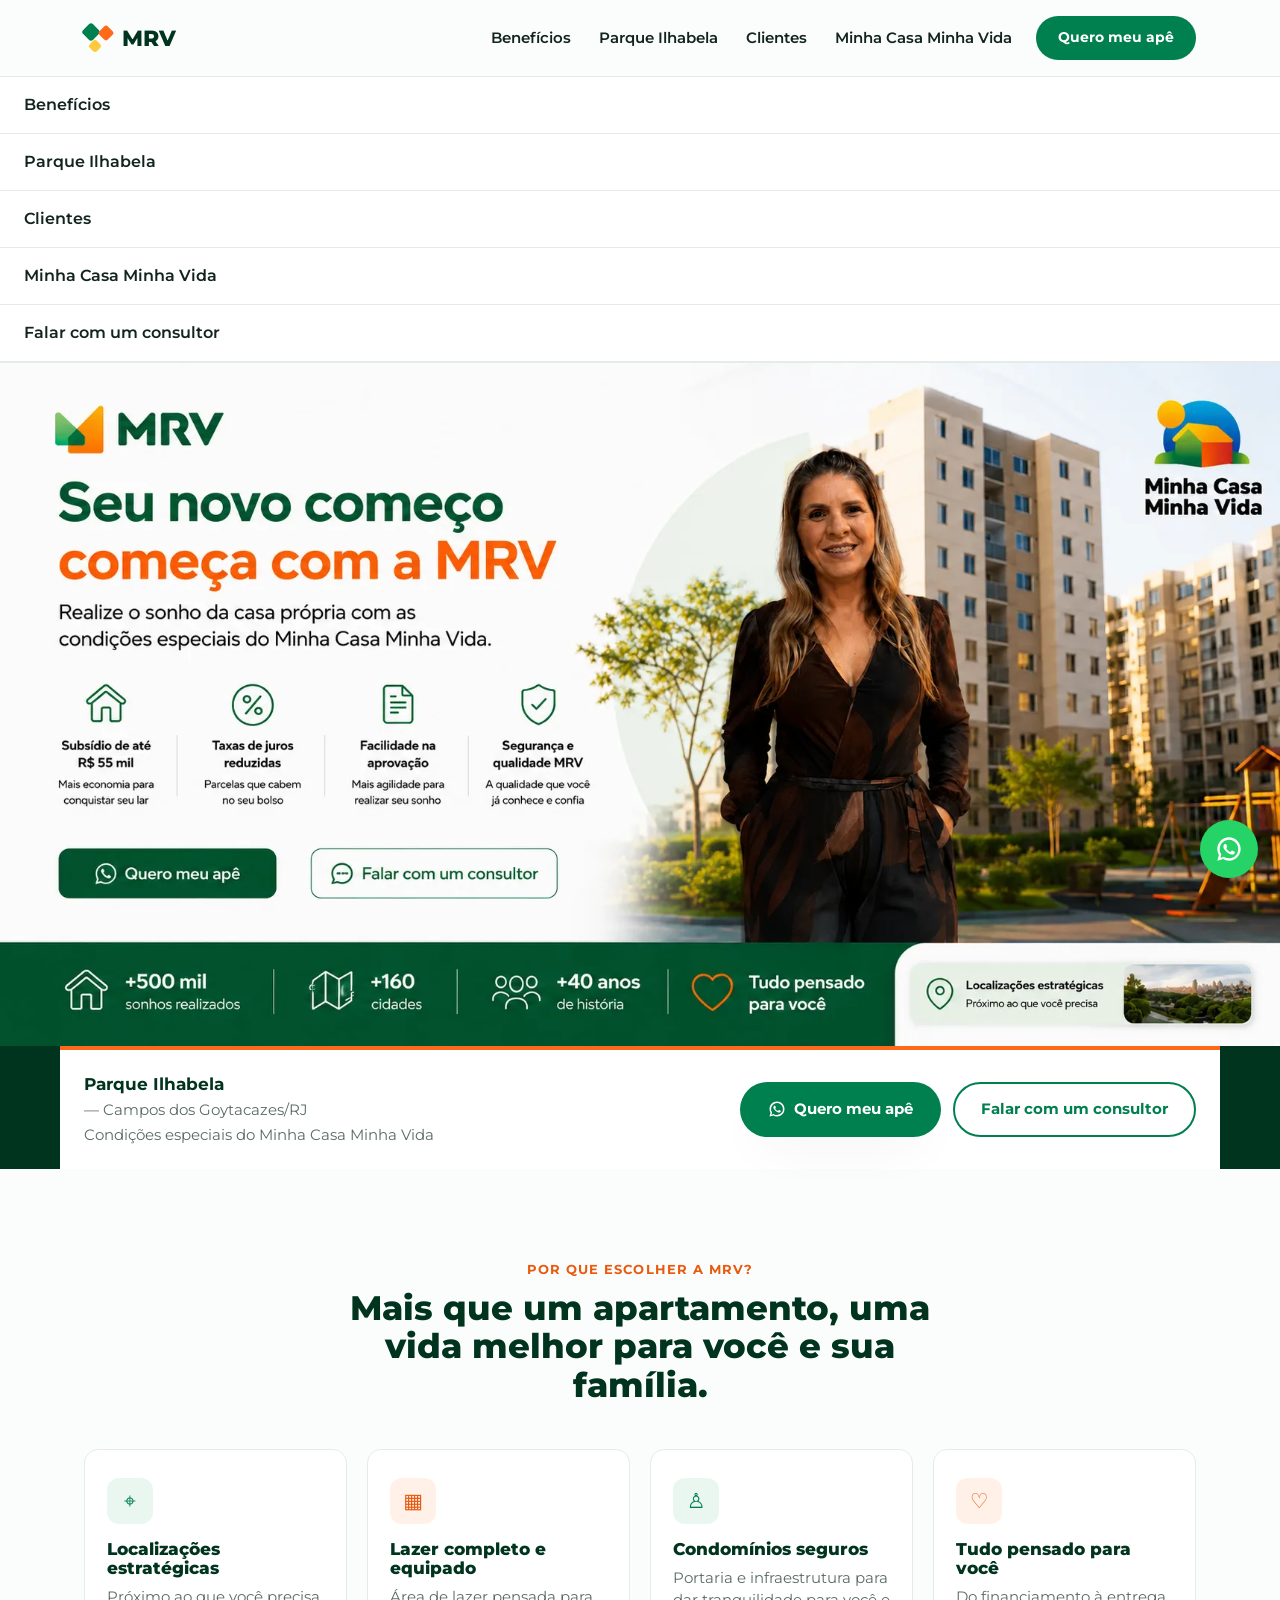
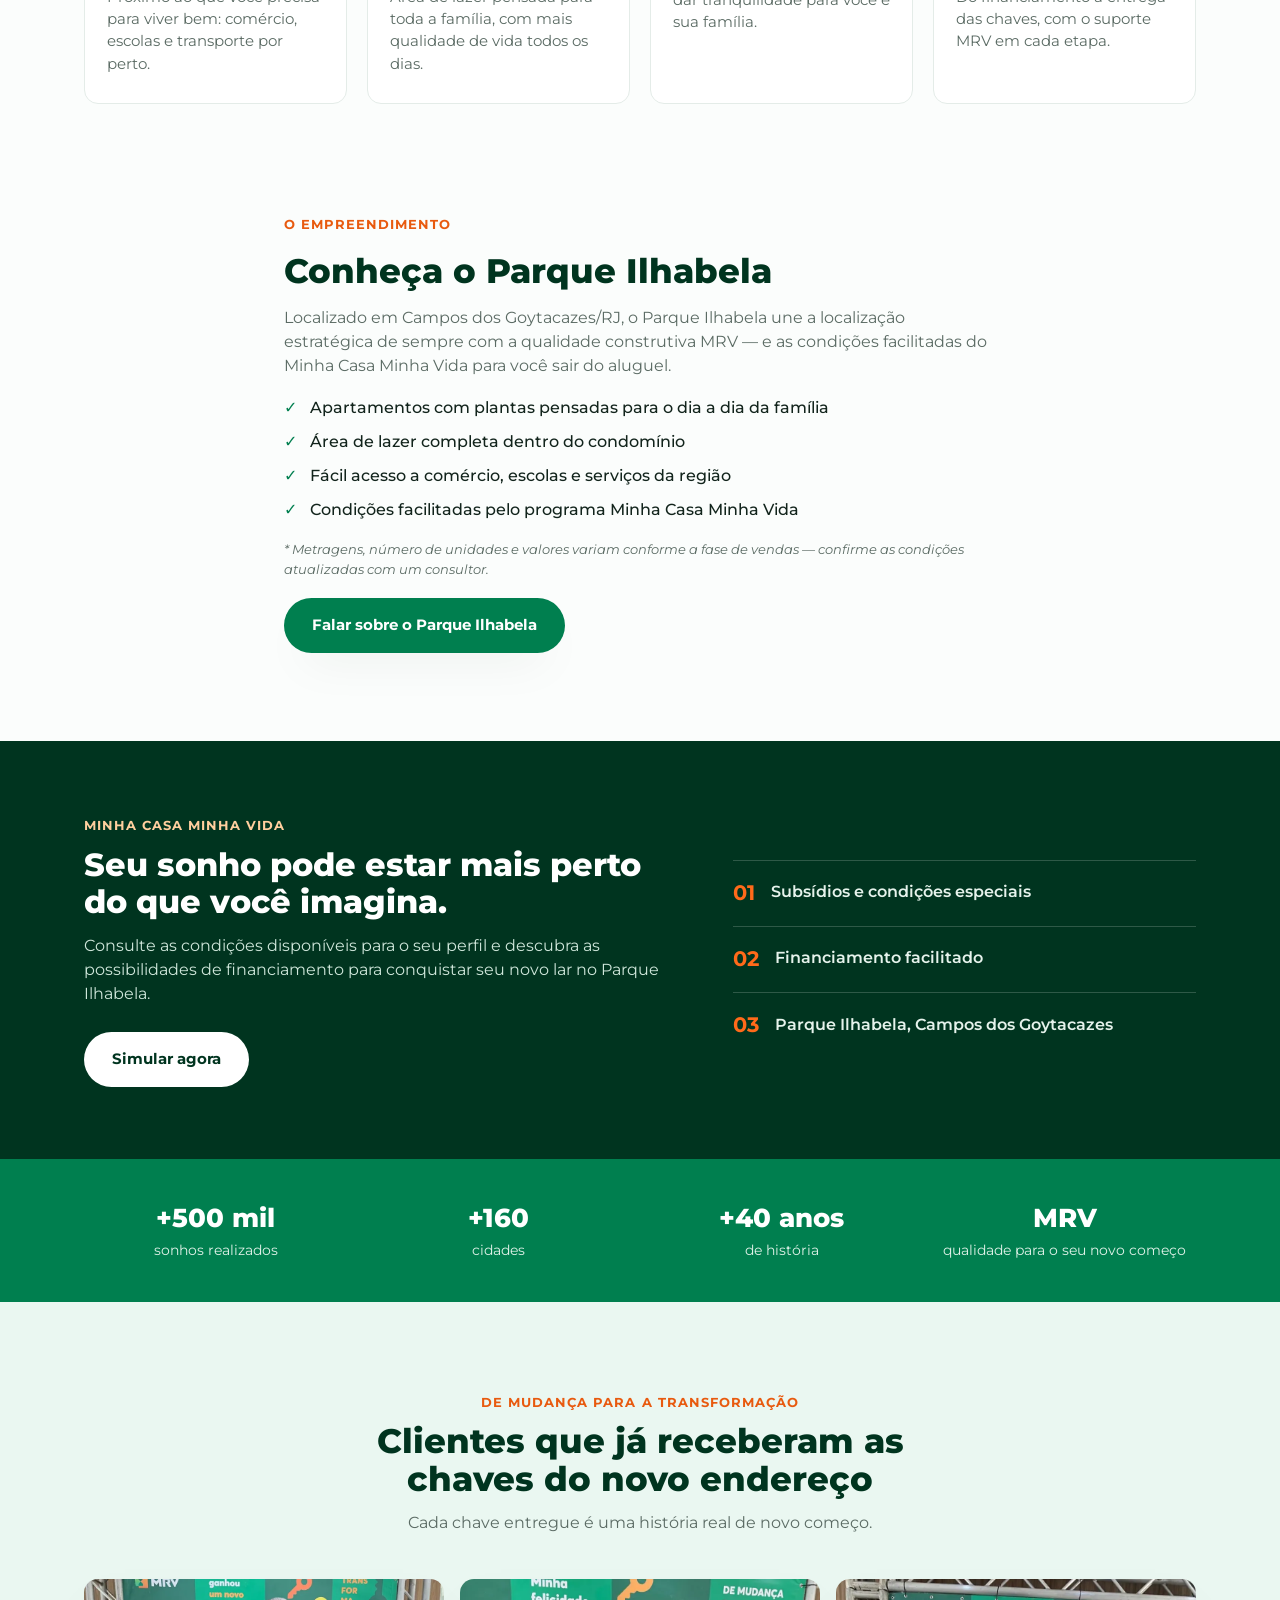
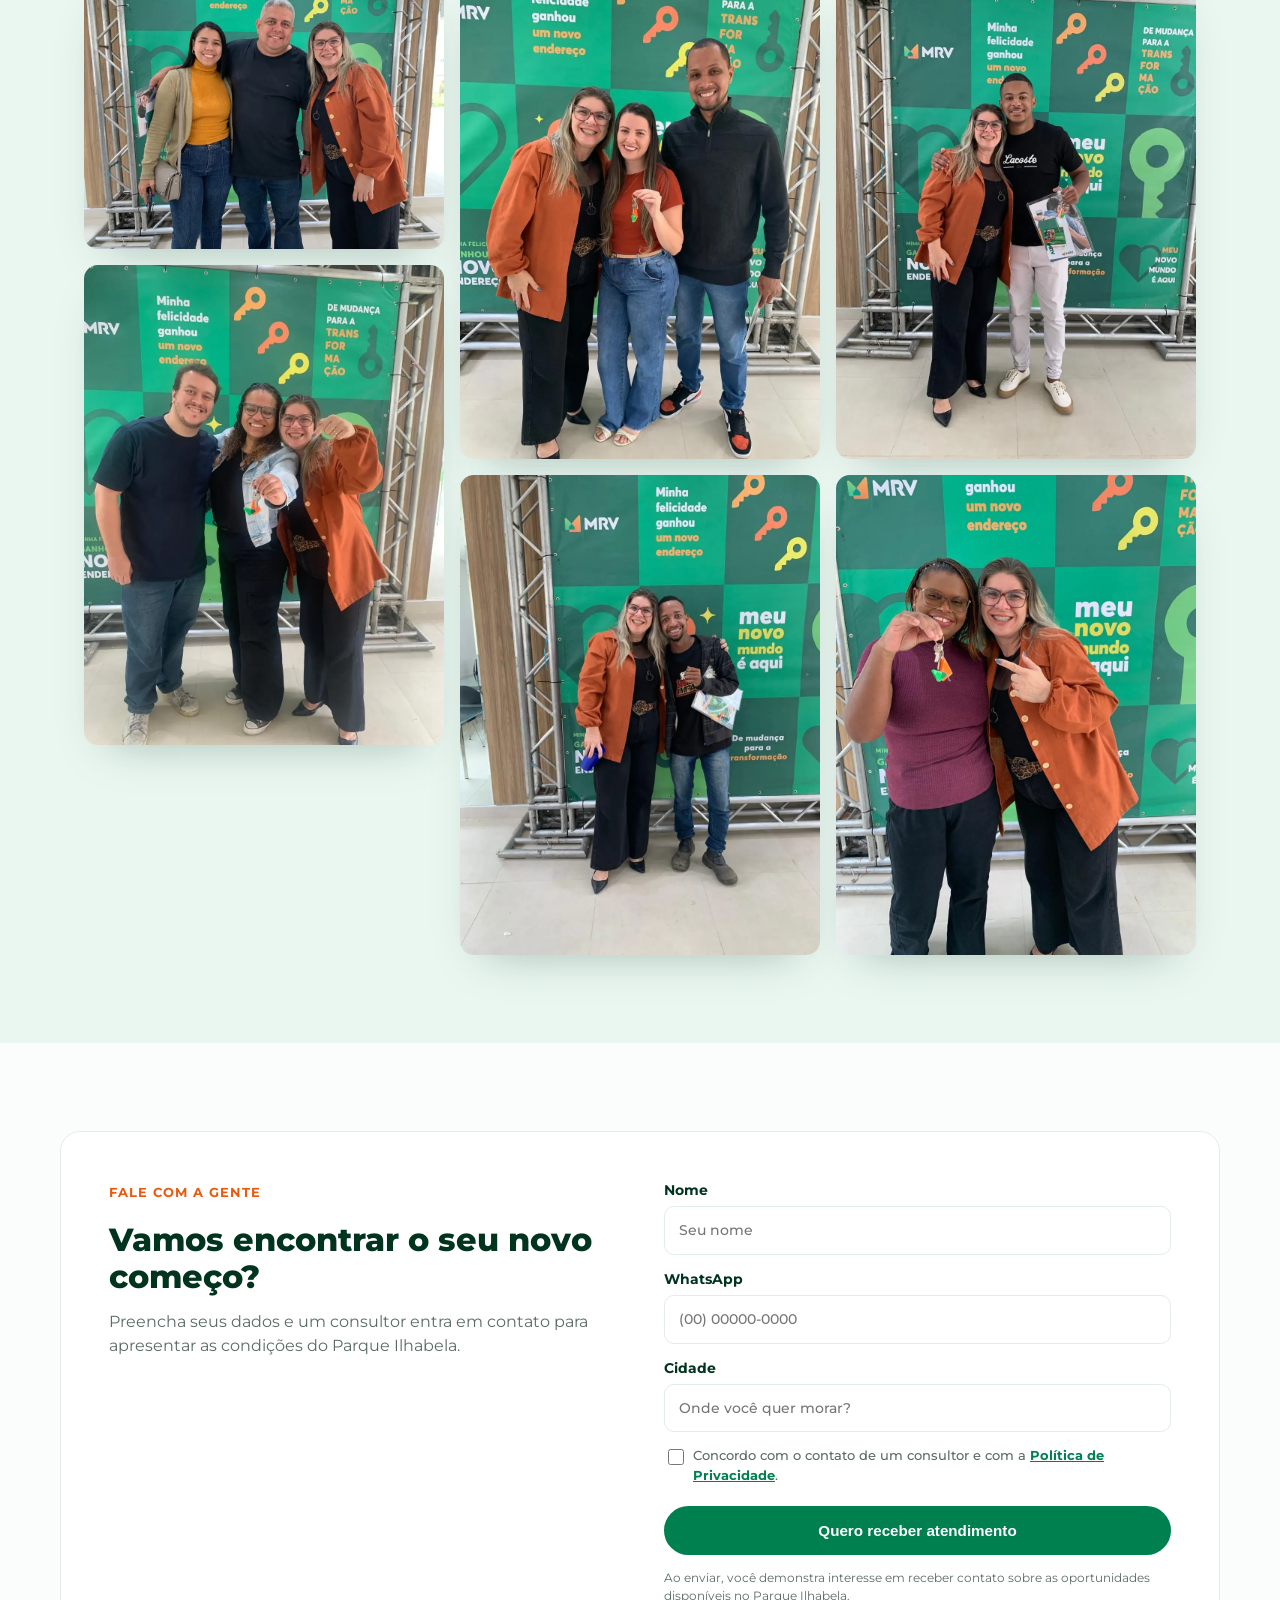
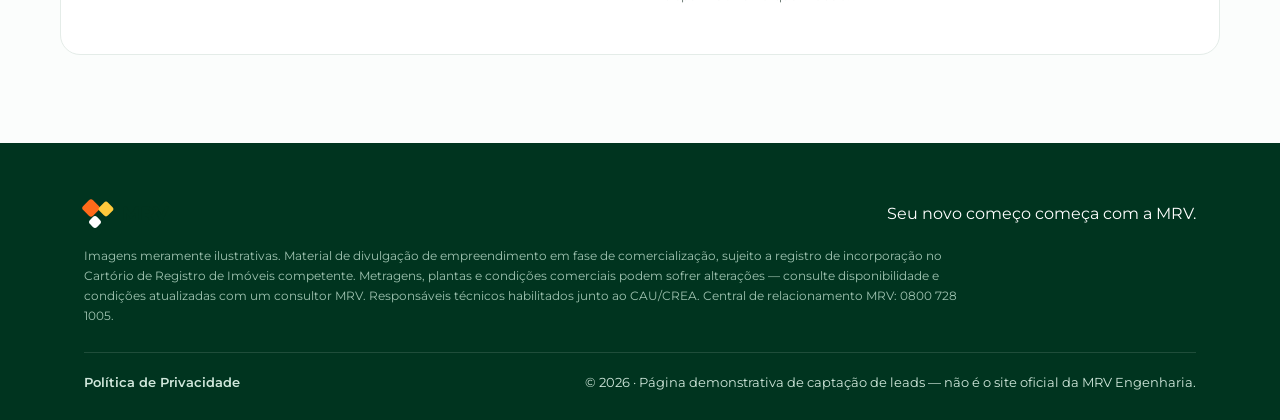
==== index.html @ 8a0b66aa "Add files via upload" ====
<!doctype html>
<html lang="pt-BR">
<head>
  <meta charset="UTF-8">
  <meta name="viewport" content="width=device-width, initial-scale=1.0">
  <meta name="description" content="Parque Ilhabela em Campos dos Goytacazes: seu novo apartamento com as condições especiais do Minha Casa Minha Vida e a qualidade MRV. Fale com um consultor.">
  <meta name="theme-color" content="#007f4f">

  <!-- Open Graph -->
  <meta property="og:type" content="website">
  <meta property="og:locale" content="pt_BR">
  <meta property="og:title" content="Parque Ilhabela — Seu novo começo começa com a MRV">
  <meta property="og:description" content="Realize o sonho da casa própria em Campos dos Goytacazes com as condições especiais do Minha Casa Minha Vida.">
  <meta property="og:image" content="assets/banner-pc.webp">
  <link rel="canonical" href="https://SEU-USUARIO.github.io/SEU-REPOSITORIO/">

  <title>Parque Ilhabela | Seu novo começo começa com a MRV</title>

  <link rel="preconnect" href="https://fonts.googleapis.com">
  <link rel="preconnect" href="https://fonts.gstatic.com" crossorigin>
  <link href="https://fonts.googleapis.com/css2?family=Montserrat:wght@400;500;600;700;800&display=swap" rel="stylesheet">
  <link rel="stylesheet" href="styles.css">
</head>
<body>

  <a class="skip-link" href="#top">Pular para o conteúdo</a>

  <header class="site-header">
    <div class="container nav">
      <a class="brand" href="#top" aria-label="MRV - início">
        <span class="brand-mark" aria-hidden="true"><i></i><b></b><em></em></span>
        <span>MRV</span>
      </a>
      <nav class="nav-links" aria-label="Navegação principal">
        <a href="#beneficios">Benefícios</a>
        <a href="#empreendimento">Parque Ilhabela</a>
        <a href="#clientes">Clientes</a>
        <a href="#mcmv">Minha Casa Minha Vida</a>
      </nav>
      <a class="nav-cta" href="https://wa.me/5522999973444?text=Ol%C3%A1!%20Tenho%20interesse%20no%20Parque%20Ilhabela." target="_blank" rel="noopener">Quero meu apê</a>
      <button class="menu-toggle" type="button" aria-expanded="false" aria-controls="mobileMenu" aria-label="Abrir menu">
        <span></span><span></span><span></span>
      </button>
    </div>
    <nav id="mobileMenu" class="mobile-menu" aria-label="Navegação mobile" hidden>
      <a href="#beneficios">Benefícios</a>
      <a href="#empreendimento">Parque Ilhabela</a>
      <a href="#clientes">Clientes</a>
      <a href="#mcmv">Minha Casa Minha Vida</a>
      <a href="#simulacao">Falar com um consultor</a>
    </nav>
  </header>

  <main id="top">

    <section class="hero">
      <picture>
        <source media="(max-width: 720px)" srcset="assets/banner-mobile.webp">
        <img class="hero-banner" src="assets/banner-pc.webp" alt="Campanha MRV Minha Casa Minha Vida: seu novo começo começa com a MRV, subsídio de até R$ 55 mil, taxas reduzidas e qualidade MRV." width="1717" height="916">
      </picture>
      <div class="hero-ctabar container">
        <div class="hero-ctabar-text">
          <strong>Parque Ilhabela</strong> — Campos dos Goytacazes/RJ
          <span>Condições especiais do Minha Casa Minha Vida</span>
        </div>
        <div class="hero-ctabar-actions">
          <a class="btn btn-primary" href="https://wa.me/5522999973444?text=Ol%C3%A1!%20Tenho%20interesse%20no%20Parque%20Ilhabela." target="_blank" rel="noopener">
            <svg aria-hidden="true" viewBox="0 0 24 24" width="18" height="18"><path fill="currentColor" d="M12 2C6.48 2 2 6.48 2 12c0 1.85.5 3.58 1.36 5.07L2 22l5.06-1.33A9.94 9.94 0 0012 22c5.52 0 10-4.48 10-10S17.52 2 12 2zm0 18a7.94 7.94 0 01-4.06-1.11l-.29-.17-3 .79.8-2.92-.19-.3A7.95 7.95 0 1112 20zm4.4-5.93c-.24-.12-1.42-.7-1.64-.78-.22-.08-.38-.12-.54.12-.16.24-.62.78-.76.94-.14.16-.28.18-.52.06-.24-.12-1-.37-1.9-1.17-.7-.62-1.18-1.39-1.31-1.63-.14-.24-.01-.36.11-.48.11-.11.24-.28.36-.42.12-.14.16-.24.24-.4.08-.16.04-.3-.02-.42-.06-.12-.54-1.3-.74-1.78-.2-.47-.4-.4-.54-.41h-.46c-.16 0-.42.06-.64.3-.22.24-.84.82-.84 2s.86 2.32.98 2.48c.12.16 1.7 2.6 4.12 3.64.58.25 1.03.4 1.38.51.58.18 1.11.16 1.53.1.47-.07 1.42-.58 1.62-1.14.2-.56.2-1.04.14-1.14-.06-.1-.22-.16-.46-.28z"/></svg>
            Quero meu apê
          </a>
          <a class="btn btn-outline" href="#simulacao">Falar com um consultor</a>
        </div>
      </div>
    </section>

    <section class="benefits" id="beneficios">
      <div class="container">
        <div class="section-heading">
          <span>POR QUE ESCOLHER A MRV?</span>
          <h2>Mais que um apartamento, uma vida melhor para você e sua família.</h2>
        </div>
        <div class="benefit-grid">
          <article class="benefit-card">
            <div class="card-icon">⌖</div>
            <h3>Localizações estratégicas</h3>
            <p>Próximo ao que você precisa para viver bem: comércio, escolas e transporte por perto.</p>
          </article>
          <article class="benefit-card">
            <div class="card-icon orange">▦</div>
            <h3>Lazer completo e equipado</h3>
            <p>Área de lazer pensada para toda a família, com mais qualidade de vida todos os dias.</p>
          </article>
          <article class="benefit-card">
            <div class="card-icon">♙</div>
            <h3>Condomínios seguros</h3>
            <p>Portaria e infraestrutura para dar tranquilidade para você e sua família.</p>
          </article>
          <article class="benefit-card">
            <div class="card-icon orange">♡</div>
            <h3>Tudo pensado para você</h3>
            <p>Do financiamento à entrega das chaves, com o suporte MRV em cada etapa.</p>
          </article>
        </div>
      </div>
    </section>

    <section class="empreendimento" id="empreendimento">
      <div class="container empreendimento-inner">
        <div class="empreendimento-copy">
          <span class="eyebrow">O EMPREENDIMENTO</span>
          <h2>Conheça o Parque Ilhabela</h2>
          <p>Localizado em Campos dos Goytacazes/RJ, o Parque Ilhabela une a localização estratégica de sempre com a qualidade construtiva MRV — e as condições facilitadas do Minha Casa Minha Vida para você sair do aluguel.</p>
          <ul class="empreendimento-list">
            <li>Apartamentos com plantas pensadas para o dia a dia da família</li>
            <li>Área de lazer completa dentro do condomínio</li>
            <li>Fácil acesso a comércio, escolas e serviços da região</li>
            <li>Condições facilitadas pelo programa Minha Casa Minha Vida</li>
          </ul>
          <p class="empreendimento-note">* Metragens, número de unidades e valores variam conforme a fase de vendas — confirme as condições atualizadas com um consultor.</p>
          <a class="btn btn-primary" href="https://wa.me/5522999973444?text=Ol%C3%A1!%20Quero%20saber%20mais%20sobre%20o%20Parque%20Ilhabela." target="_blank" rel="noopener">Falar sobre o Parque Ilhabela</a>
        </div>
      </div>
    </section>

    <section class="mcmv" id="mcmv">
      <div class="container mcmv-inner">
        <div>
          <span class="eyebrow light">MINHA CASA MINHA VIDA</span>
          <h2>Seu sonho pode estar mais perto do que você imagina.</h2>
          <p>Consulte as condições disponíveis para o seu perfil e descubra as possibilidades de financiamento para conquistar seu novo lar no Parque Ilhabela.</p>
          <a class="btn btn-light" href="#simulacao">Simular agora</a>
        </div>
        <div class="mcmv-points">
          <div><strong>01</strong><span>Subsídios e condições especiais</span></div>
          <div><strong>02</strong><span>Financiamento facilitado</span></div>
          <div><strong>03</strong><span>Parque Ilhabela, Campos dos Goytacazes</span></div>
        </div>
      </div>
    </section>

    <section class="numbers">
      <div class="container numbers-grid">
        <div><strong>+500 mil</strong><span>sonhos realizados</span></div>
        <div><strong>+160</strong><span>cidades</span></div>
        <div><strong>+40 anos</strong><span>de história</span></div>
        <div><strong>MRV</strong><span>qualidade para o seu novo começo</span></div>
      </div>
    </section>

    <section class="clientes" id="clientes">
      <div class="container">
        <div class="section-heading">
          <span>DE MUDANÇA PARA A TRANSFORMAÇÃO</span>
          <h2>Clientes que já receberam as chaves do novo endereço</h2>
          <p class="section-sub">Cada chave entregue é uma história real de novo começo.</p>
        </div>
        <div class="clientes-grid">
          <figure><img src="assets/cliente-1.webp" alt="Clientes MRV sorrindo ao receber as chaves do novo apartamento" loading="lazy" width="1000" height="750"></figure>
          <figure><img src="assets/cliente-2.webp" alt="Família comemorando a entrega das chaves de um imóvel MRV" loading="lazy" width="1000" height="1333"></figure>
          <figure><img src="assets/cliente-3.webp" alt="Cliente exibindo a chave do novo apartamento MRV" loading="lazy" width="1000" height="1333"></figure>
          <figure><img src="assets/cliente-4.webp" alt="Consultora MRV ao lado de cliente no dia da entrega das chaves" loading="lazy" width="1000" height="1333"></figure>
          <figure><img src="assets/cliente-5.webp" alt="Cliente MRV feliz com a chave do novo lar em mãos" loading="lazy" width="1000" height="1333"></figure>
          <figure><img src="assets/cliente-6.webp" alt="Amigas comemorando juntas a conquista do novo endereço MRV" loading="lazy" width="960" height="1280"></figure>
        </div>
      </div>
    </section>

    <section class="simulation" id="simulacao">
      <div class="container simulation-box">
        <div>
          <span class="eyebrow">FALE COM A GENTE</span>
          <h2>Vamos encontrar o seu novo começo?</h2>
          <p>Preencha seus dados e um consultor entra em contato para apresentar as condições do Parque Ilhabela.</p>
        </div>
        <form id="leadForm" novalidate>
          <label>Nome
            <input name="nome" type="text" placeholder="Seu nome" required autocomplete="name">
          </label>
          <label>WhatsApp
            <input name="whatsapp" type="tel" placeholder="(00) 00000-0000" required inputmode="tel" autocomplete="tel" maxlength="15">
          </label>
          <label>Cidade
            <input name="cidade" type="text" placeholder="Onde você quer morar?" required autocomplete="address-level2">
          </label>
          <label class="checkbox-field">
            <input type="checkbox" name="consentimento" required>
            <span>Concordo com o contato de um consultor e com a <a href="privacidade.html" target="_blank" rel="noopener">Política de Privacidade</a>.</span>
          </label>
          <button class="btn btn-primary" type="submit">Quero receber atendimento</button>
          <small>Ao enviar, você demonstra interesse em receber contato sobre as oportunidades disponíveis no Parque Ilhabela.</small>
        </form>
      </div>
    </section>
  </main>

  <a class="whatsapp-float" href="https://wa.me/5522999973444?text=Ol%C3%A1!%20Tenho%20interesse%20no%20Parque%20Ilhabela." target="_blank" rel="noopener" aria-label="Falar no WhatsApp">
    <svg aria-hidden="true" viewBox="0 0 24 24" width="28" height="28"><path fill="currentColor" d="M12 2C6.48 2 2 6.48 2 12c0 1.85.5 3.58 1.36 5.07L2 22l5.06-1.33A9.94 9.94 0 0012 22c5.52 0 10-4.48 10-10S17.52 2 12 2zm0 18a7.94 7.94 0 01-4.06-1.11l-.29-.17-3 .79.8-2.92-.19-.3A7.95 7.95 0 1112 20zm4.4-5.93c-.24-.12-1.42-.7-1.64-.78-.22-.08-.38-.12-.54.12-.16.24-.62.78-.76.94-.14.16-.28.18-.52.06-.24-.12-1-.37-1.9-1.17-.7-.62-1.18-1.39-1.31-1.63-.14-.24-.01-.36.11-.48.11-.11.24-.28.36-.42.12-.14.16-.24.24-.4.08-.16.04-.3-.02-.42-.06-.12-.54-1.3-.74-1.78-.2-.47-.4-.4-.54-.41h-.46c-.16 0-.42.06-.64.3-.22.24-.84.82-.84 2s.86 2.32.98 2.48c.12.16 1.7 2.6 4.12 3.64.58.25 1.03.4 1.38.51.58.18 1.11.16 1.53.1.47-.07 1.42-.58 1.62-1.14.2-.56.2-1.04.14-1.14-.06-.1-.22-.16-.46-.28z"/></svg>
  </a>

  <footer>
    <div class="container footer-inner">
      <div class="footer-top">
        <div class="brand"><span class="brand-mark" aria-hidden="true"><i></i><b></b><em></em></span><span>MRV</span></div>
        <p>Seu novo começo começa com a MRV.</p>
      </div>
      <p class="footer-legal">
        Imagens meramente ilustrativas. Material de divulgação de empreendimento em fase de comercialização,
        sujeito a registro de incorporação no Cartório de Registro de Imóveis competente. Metragens, plantas e
        condições comerciais podem sofrer alterações — consulte disponibilidade e condições atualizadas com um
        consultor MRV. Responsáveis técnicos habilitados junto ao CAU/CREA. Central de relacionamento MRV: 0800 728 1005.
      </p>
      <div class="footer-bottom">
        <a href="privacidade.html">Política de Privacidade</a>
        <span>© 2026 · Página demonstrativa de captação de leads — não é o site oficial da MRV Engenharia.</span>
      </div>
    </div>
  </footer>

  <script src="script.js"></script>
</body>
</html>
---- styles.css ----
:root {
  --green-900: #00341f;
  --green-700: #007f4f;
  --green-600: #00975c;
  --green-50: #eaf7f1;
  --orange-500: #ff6a1a;
  --orange-600: #e85a0f;
  --ink: #12241c;
  --gray-600: #5b6b64;
  --gray-200: #e4ece8;
  --paper: #fbfdfc;
  --white: #ffffff;
  --radius-lg: 20px;
  --radius-md: 14px;
  --radius-sm: 10px;
  --shadow: 0 20px 45px -25px rgba(0, 52, 31, 0.35);
  --container: 1160px;
  font-size: 16px;
}

* { box-sizing: border-box; }
html { scroll-behavior: smooth; }

body {
  margin: 0;
  font-family: 'Montserrat', system-ui, -apple-system, sans-serif;
  color: var(--ink);
  background: var(--paper);
  line-height: 1.5;
  -webkit-font-smoothing: antialiased;
}

img { max-width: 100%; display: block; }

.container {
  width: 100%;
  max-width: var(--container);
  margin: 0 auto;
  padding: 0 24px;
}

.skip-link {
  position: absolute;
  left: -999px;
  top: 0;
  background: var(--green-700);
  color: #fff;
  padding: 10px 16px;
  z-index: 1000;
  border-radius: 0 0 8px 0;
}
.skip-link:focus { left: 0; }

a { color: inherit; }
a:focus-visible, button:focus-visible, input:focus-visible {
  outline: 3px solid var(--orange-500);
  outline-offset: 2px;
}

h1, h2, h3 { font-weight: 800; margin: 0; line-height: 1.15; }
p { margin: 0; }

/* ---------- Buttons ---------- */
.btn {
  display: inline-flex;
  align-items: center;
  justify-content: center;
  gap: 8px;
  padding: 14px 26px;
  border-radius: 999px;
  font-weight: 700;
  font-size: 0.95rem;
  text-decoration: none;
  border: 2px solid transparent;
  cursor: pointer;
  transition: transform .15s ease, box-shadow .15s ease, background-color .15s ease;
  white-space: nowrap;
}
.btn:hover { transform: translateY(-2px); }
.btn-primary { background: var(--green-700); color: #fff; box-shadow: var(--shadow); }
.btn-primary:hover { background: var(--green-900); }
.btn-outline { background: transparent; border-color: var(--green-700); color: var(--green-700); }
.btn-outline:hover { background: var(--green-50); }
.btn-light { background: #fff; color: var(--green-900); }
.btn-light:hover { background: var(--green-50); }

/* ---------- Header ---------- */
.site-header {
  position: sticky;
  top: 0;
  z-index: 100;
  background: rgba(251, 253, 252, 0.92);
  backdrop-filter: saturate(160%) blur(8px);
  border-bottom: 1px solid var(--gray-200);
}
.nav {
  display: flex;
  align-items: center;
  gap: 24px;
  height: 76px;
}
.brand {
  display: flex;
  align-items: center;
  gap: 10px;
  font-weight: 800;
  font-size: 1.35rem;
  text-decoration: none;
  color: var(--green-900);
  margin-right: auto;
}
.brand-mark {
  position: relative;
  width: 28px;
  height: 26px;
  display: inline-block;
}
.brand-mark i, .brand-mark b, .brand-mark em {
  position: absolute;
  display: block;
  border-radius: 3px;
}
.brand-mark i { width: 14px; height: 14px; background: var(--green-700); left: 0; top: 0; transform: rotate(45deg); }
.brand-mark b { width: 12px; height: 12px; background: var(--orange-500); right: 0; top: 2px; transform: rotate(45deg); }
.brand-mark em { width: 10px; height: 10px; background: #ffc93c; left: 6px; bottom: 0; transform: rotate(45deg); }

.nav-links { display: flex; gap: 28px; }
.nav-links a {
  text-decoration: none;
  color: var(--ink);
  font-weight: 600;
  font-size: 0.95rem;
}
.nav-links a:hover { color: var(--green-700); }
.nav-cta {
  background: var(--green-700);
  color: #fff;
  padding: 11px 22px;
  border-radius: 999px;
  font-weight: 700;
  font-size: 0.9rem;
  text-decoration: none;
}
.nav-cta:hover { background: var(--green-900); }

.menu-toggle {
  display: none;
  flex-direction: column;
  gap: 5px;
  width: 34px;
  height: 30px;
  background: none;
  border: none;
  padding: 0;
  cursor: pointer;
}
.menu-toggle span { display: block; height: 3px; background: var(--green-900); border-radius: 2px; }

.mobile-menu {
  display: flex;
  flex-direction: column;
  border-top: 1px solid var(--gray-200);
  background: var(--white);
}
.mobile-menu a {
  padding: 16px 24px;
  text-decoration: none;
  color: var(--ink);
  font-weight: 600;
  border-bottom: 1px solid var(--gray-200);
}

/* ---------- Hero ---------- */
.hero { position: relative; background: var(--green-900); }
.hero-banner { width: 100%; height: auto; }
.hero-ctabar {
  display: flex;
  flex-wrap: wrap;
  align-items: center;
  justify-content: space-between;
  gap: 18px;
  padding: 22px 24px;
  background: var(--white);
  border-top: 4px solid var(--orange-500);
}
.hero-ctabar-text {
  display: flex;
  flex-direction: column;
  gap: 2px;
  font-size: 0.95rem;
  color: var(--gray-600);
}
.hero-ctabar-text strong { color: var(--green-900); font-size: 1.05rem; }
.hero-ctabar-actions { display: flex; gap: 12px; flex-wrap: wrap; }

/* ---------- Section heading ---------- */
.section-heading { max-width: 640px; margin: 0 auto 44px; text-align: center; }
.section-heading span {
  display: inline-block;
  color: var(--orange-600);
  font-weight: 700;
  letter-spacing: 0.08em;
  font-size: 0.8rem;
  margin-bottom: 10px;
}
.section-heading h2 { font-size: clamp(1.6rem, 3.2vw, 2.1rem); color: var(--green-900); }
.section-sub { margin-top: 12px; color: var(--gray-600); }

.eyebrow {
  display: inline-block;
  color: var(--orange-600);
  font-weight: 700;
  letter-spacing: 0.08em;
  font-size: 0.8rem;
  margin-bottom: 12px;
}
.eyebrow.light { color: #ffcf9e; }

/* ---------- Benefits ---------- */
.benefits { padding: 88px 0; }
.benefit-grid {
  display: grid;
  grid-template-columns: repeat(4, 1fr);
  gap: 20px;
}
.benefit-card {
  background: var(--white);
  border: 1px solid var(--gray-200);
  border-radius: var(--radius-md);
  padding: 28px 22px;
  text-align: left;
}
.card-icon {
  width: 46px;
  height: 46px;
  border-radius: 12px;
  background: var(--green-50);
  color: var(--green-700);
  display: flex;
  align-items: center;
  justify-content: center;
  font-size: 1.3rem;
  margin-bottom: 16px;
}
.card-icon.orange { background: #fff1e8; color: var(--orange-600); }
.benefit-card h3 { font-size: 1.05rem; color: var(--green-900); margin-bottom: 8px; }
.benefit-card p { color: var(--gray-600); font-size: 0.92rem; }

/* ---------- Empreendimento ---------- */
.empreendimento { padding: 20px 0 88px; }
.empreendimento-inner { max-width: 760px; }
.empreendimento-copy h2 { font-size: clamp(1.6rem, 3.2vw, 2.1rem); color: var(--green-900); margin: 6px 0 16px; }
.empreendimento-copy p { color: var(--gray-600); margin-bottom: 18px; }
.empreendimento-list {
  margin: 0 0 18px;
  padding: 0;
  list-style: none;
  display: grid;
  gap: 10px;
}
.empreendimento-list li {
  position: relative;
  padding-left: 26px;
  color: var(--ink);
  font-weight: 500;
}
.empreendimento-list li::before {
  content: "✓";
  position: absolute;
  left: 0;
  color: var(--green-700);
  font-weight: 800;
}
.empreendimento-note { font-size: 0.82rem; color: var(--gray-600); font-style: italic; margin-bottom: 22px; }

/* ---------- MCMV ---------- */
.mcmv { background: var(--green-900); color: #fff; padding: 72px 0; }
.mcmv-inner {
  display: grid;
  grid-template-columns: 1.3fr 1fr;
  gap: 48px;
  align-items: center;
}
.mcmv h2 { font-size: clamp(1.5rem, 3vw, 2rem); margin-bottom: 14px; }
.mcmv p { color: #cfe7db; margin-bottom: 26px; }
.mcmv-points { display: grid; gap: 18px; }
.mcmv-points div {
  display: flex;
  align-items: center;
  gap: 16px;
  border-top: 1px solid rgba(255,255,255,0.18);
  padding-top: 16px;
}
.mcmv-points strong { font-size: 1.3rem; color: var(--orange-500); }
.mcmv-points span { color: #e6f3ec; font-weight: 600; }

/* ---------- Numbers ---------- */
.numbers { background: var(--green-700); color: #fff; padding: 40px 0; }
.numbers-grid {
  display: grid;
  grid-template-columns: repeat(4, 1fr);
  gap: 20px;
  text-align: center;
}
.numbers-grid strong { display: block; font-size: 1.6rem; font-weight: 800; }
.numbers-grid span { font-size: 0.85rem; color: #dff2e8; }

/* ---------- Clientes ---------- */
.clientes { padding: 88px 0; background: var(--green-50); }
.clientes-grid {
  columns: 3 220px;
  column-gap: 16px;
}
.clientes-grid figure {
  margin: 0 0 16px;
  break-inside: avoid;
  border-radius: var(--radius-md);
  overflow: hidden;
  box-shadow: var(--shadow);
}
.clientes-grid img { width: 100%; height: auto; }

/* ---------- Simulation ---------- */
.simulation { padding: 88px 0; }
.simulation-box {
  display: grid;
  grid-template-columns: 1fr 1fr;
  gap: 48px;
  background: var(--white);
  border: 1px solid var(--gray-200);
  border-radius: var(--radius-lg);
  padding: 48px;
  align-items: start;
}
.simulation-box h2 { font-size: clamp(1.5rem, 3vw, 2rem); color: var(--green-900); margin: 8px 0 14px; }
.simulation-box p { color: var(--gray-600); }
#leadForm { display: grid; gap: 14px; }
#leadForm label { display: grid; gap: 6px; font-size: 0.85rem; font-weight: 700; color: var(--green-900); }
#leadForm input[type="text"],
#leadForm input[type="tel"] {
  padding: 13px 14px;
  border-radius: var(--radius-sm);
  border: 1.5px solid var(--gray-200);
  font: inherit;
  font-weight: 500;
}
#leadForm input:focus { border-color: var(--green-700); }
.checkbox-field {
  display: flex !important;
  flex-direction: row !important;
  align-items: flex-start;
  gap: 10px;
  font-weight: 500 !important;
  font-size: 0.82rem !important;
  color: var(--gray-600) !important;
}
.checkbox-field input { margin-top: 3px; width: 16px; height: 16px; flex: none; }
.checkbox-field a { color: var(--green-700); font-weight: 700; }
#leadForm button { margin-top: 6px; }
#leadForm small { color: var(--gray-600); font-size: 0.78rem; }

.form-status {
  margin-top: 12px;
  font-size: 0.85rem;
  font-weight: 700;
}
.form-status.success { color: var(--green-700); }
.form-status.error { color: #c0392b; }

/* ---------- WhatsApp float ---------- */
.whatsapp-float {
  position: fixed;
  right: 22px;
  bottom: 22px;
  width: 58px;
  height: 58px;
  border-radius: 50%;
  background: #25d366;
  color: #fff;
  display: flex;
  align-items: center;
  justify-content: center;
  box-shadow: 0 12px 28px -8px rgba(0,0,0,0.4);
  z-index: 90;
  text-decoration: none;
}
.whatsapp-float:hover { transform: scale(1.06); }

/* ---------- Footer ---------- */
footer { background: var(--green-900); color: #cfe7db; padding: 56px 0 28px; }
.footer-top { display: flex; align-items: center; gap: 14px; margin-bottom: 18px; color: #fff; }
.footer-top .brand-mark i { background: var(--orange-500); }
.footer-top .brand-mark b { background: #ffc93c; }
.footer-top .brand-mark em { background: #fff; }
.footer-top span { font-weight: 800; font-size: 1.2rem; }
.footer-legal { font-size: 0.78rem; line-height: 1.6; color: #9fc3b1; max-width: 900px; margin-bottom: 26px; }
.footer-bottom {
  display: flex;
  justify-content: space-between;
  flex-wrap: wrap;
  gap: 10px;
  padding-top: 20px;
  border-top: 1px solid rgba(255,255,255,0.12);
  font-size: 0.8rem;
}
.footer-bottom a { text-decoration: none; color: #cfe7db; font-weight: 600; }
.footer-bottom a:hover { color: #fff; }

/* ---------- Responsive ---------- */
@media (max-width: 960px) {
  .benefit-grid { grid-template-columns: repeat(2, 1fr); }
  .mcmv-inner { grid-template-columns: 1fr; }
  .simulation-box { grid-template-columns: 1fr; padding: 32px 24px; }
  .clientes-grid { columns: 2 200px; }
}

@media (max-width: 720px) {
  .nav-links, .nav-cta { display: none; }
  .menu-toggle { display: flex; }
  .benefit-grid { grid-template-columns: 1fr; }
  .numbers-grid { grid-template-columns: repeat(2, 1fr); }
  .hero-ctabar { flex-direction: column; align-items: stretch; text-align: center; }
  .hero-ctabar-actions { justify-content: center; }
  .clientes-grid { columns: 2 150px; }
  .whatsapp-float { right: 16px; bottom: 16px; width: 52px; height: 52px; }
}

@media (prefers-reduced-motion: reduce) {
  html { scroll-behavior: auto; }
  .btn, .whatsapp-float { transition: none; }
}
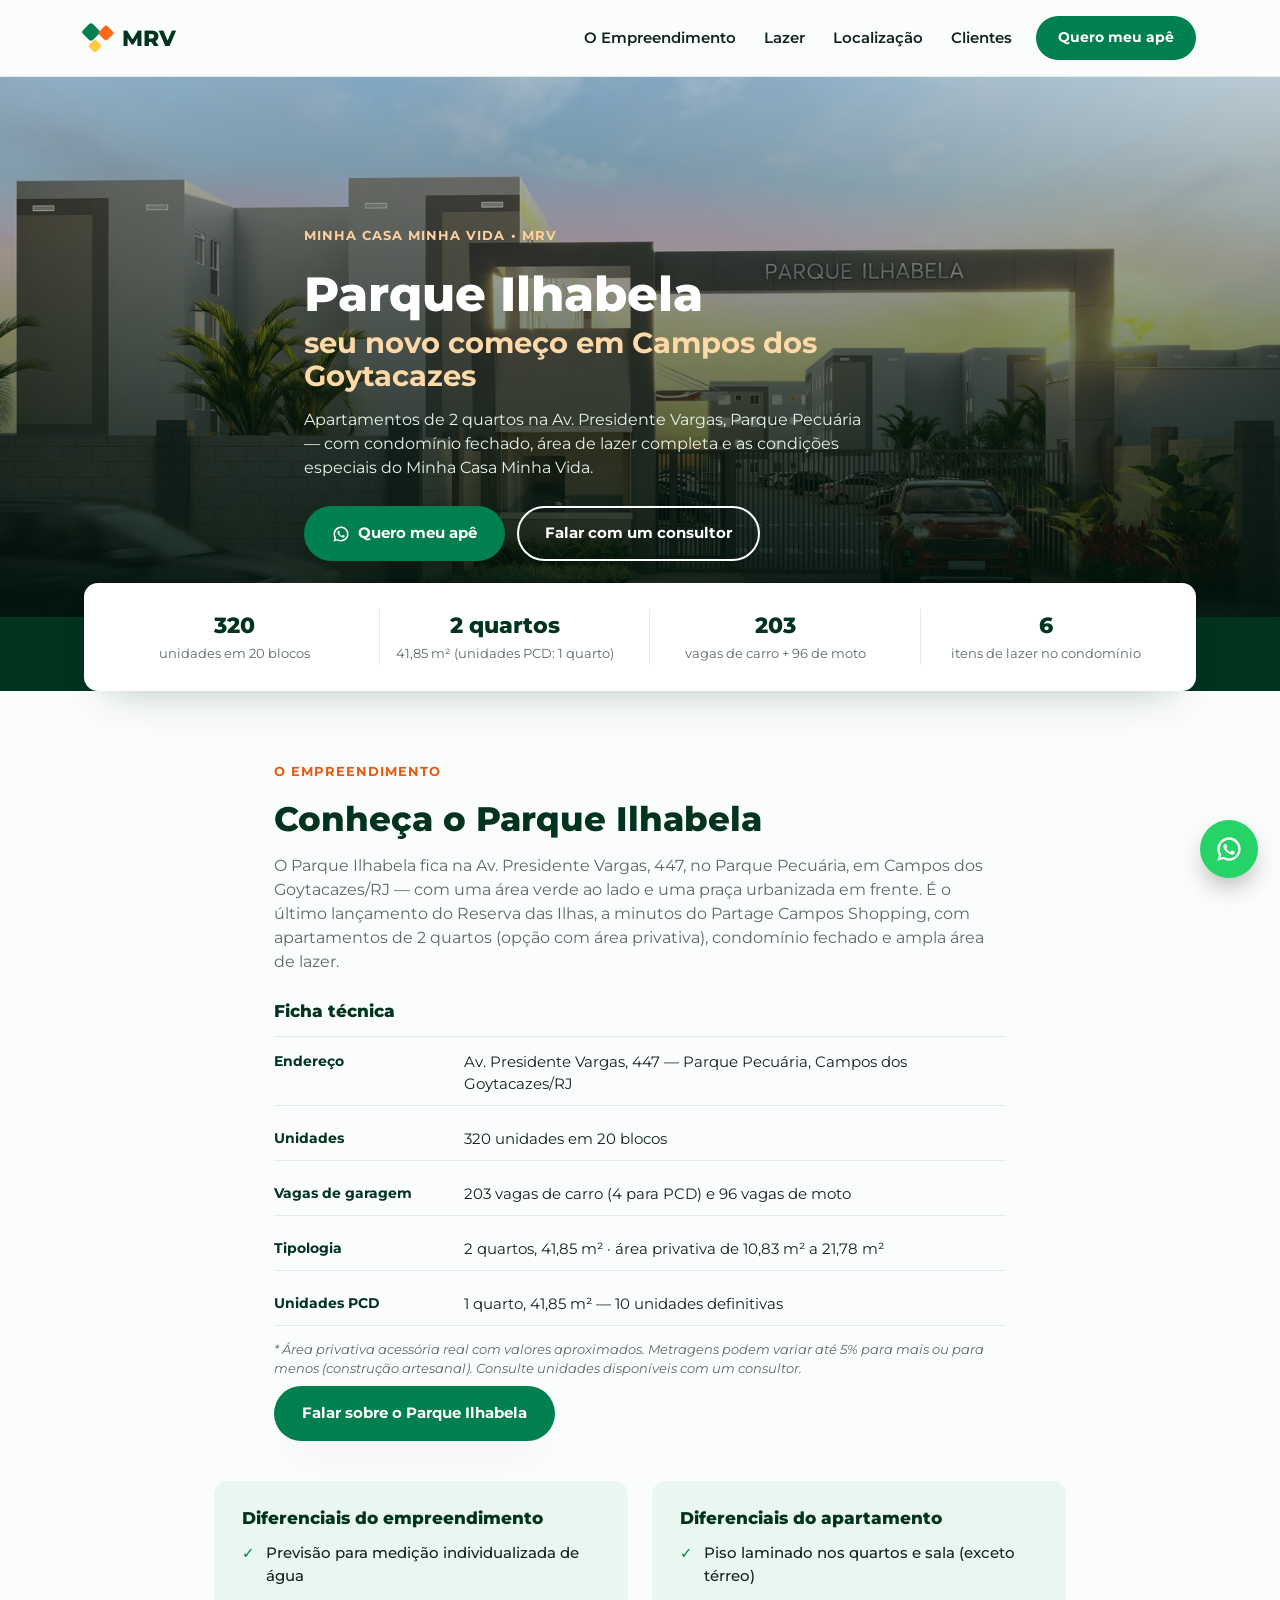
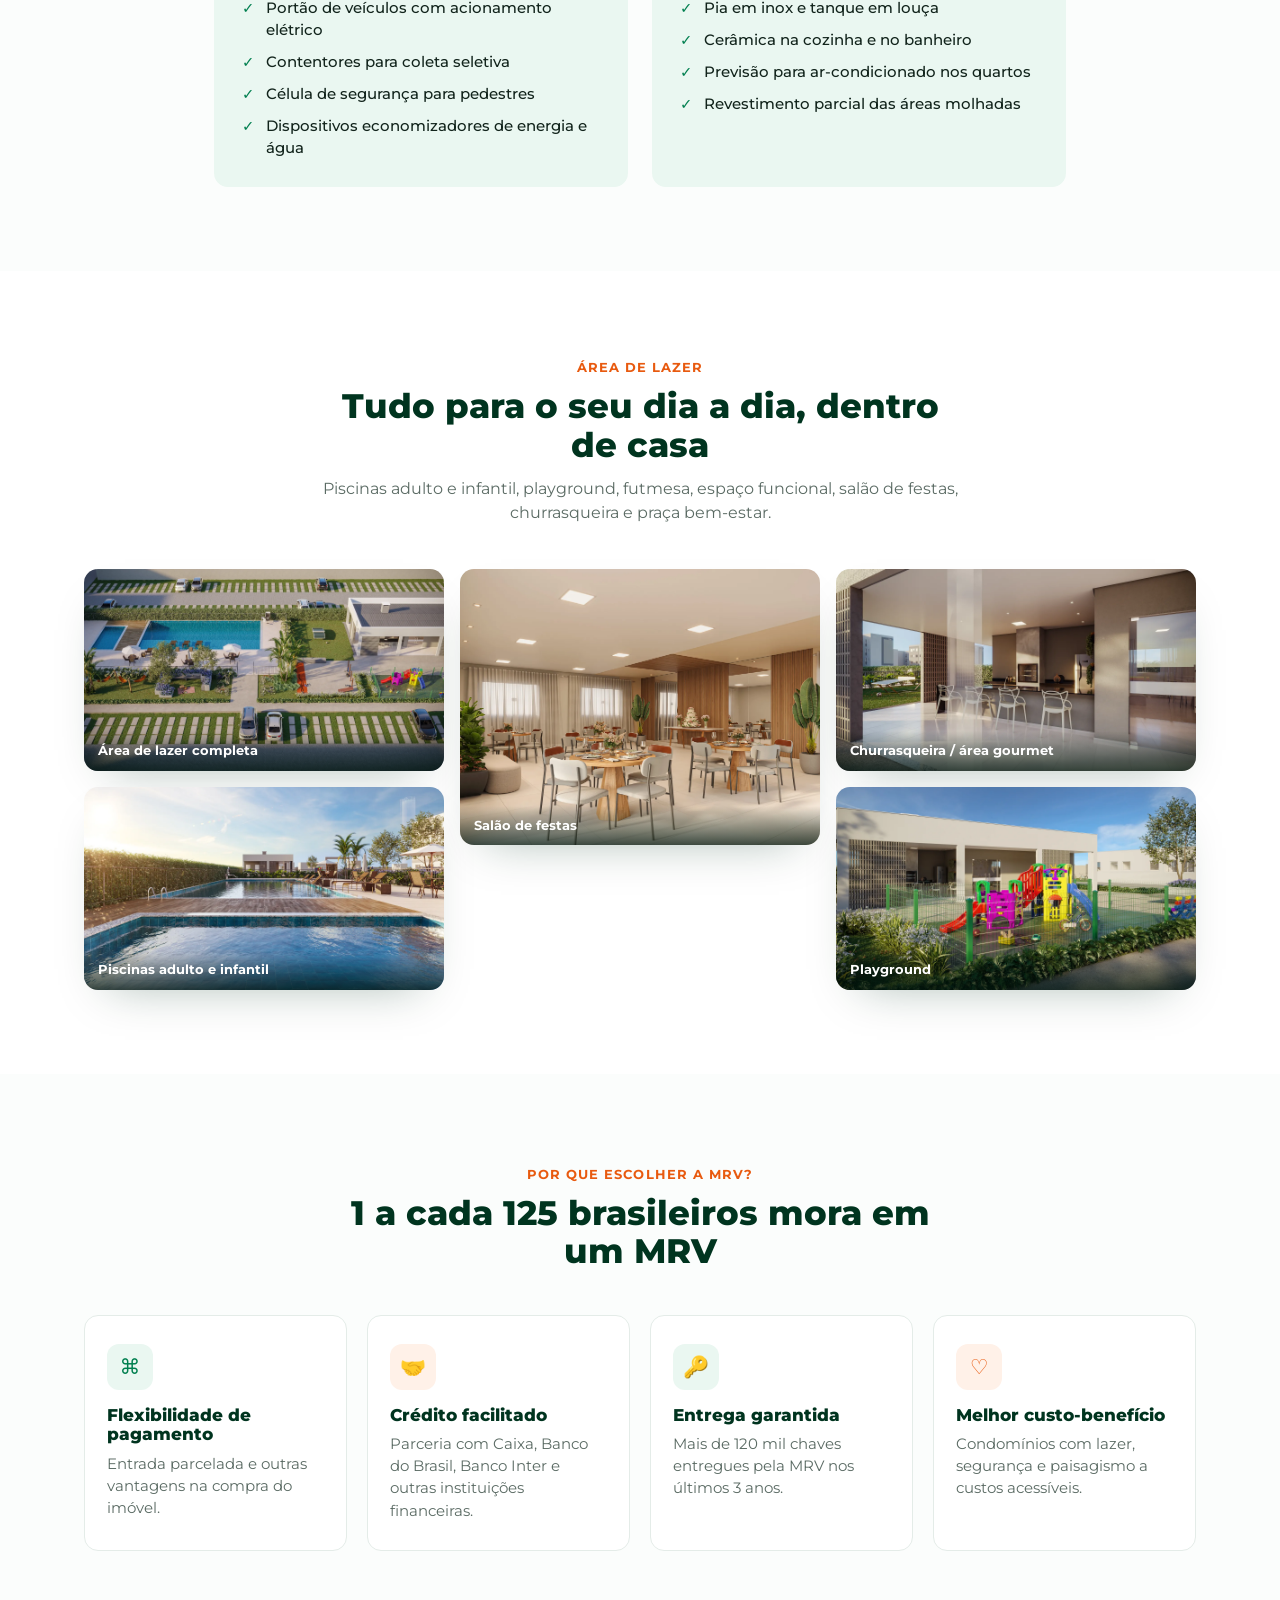
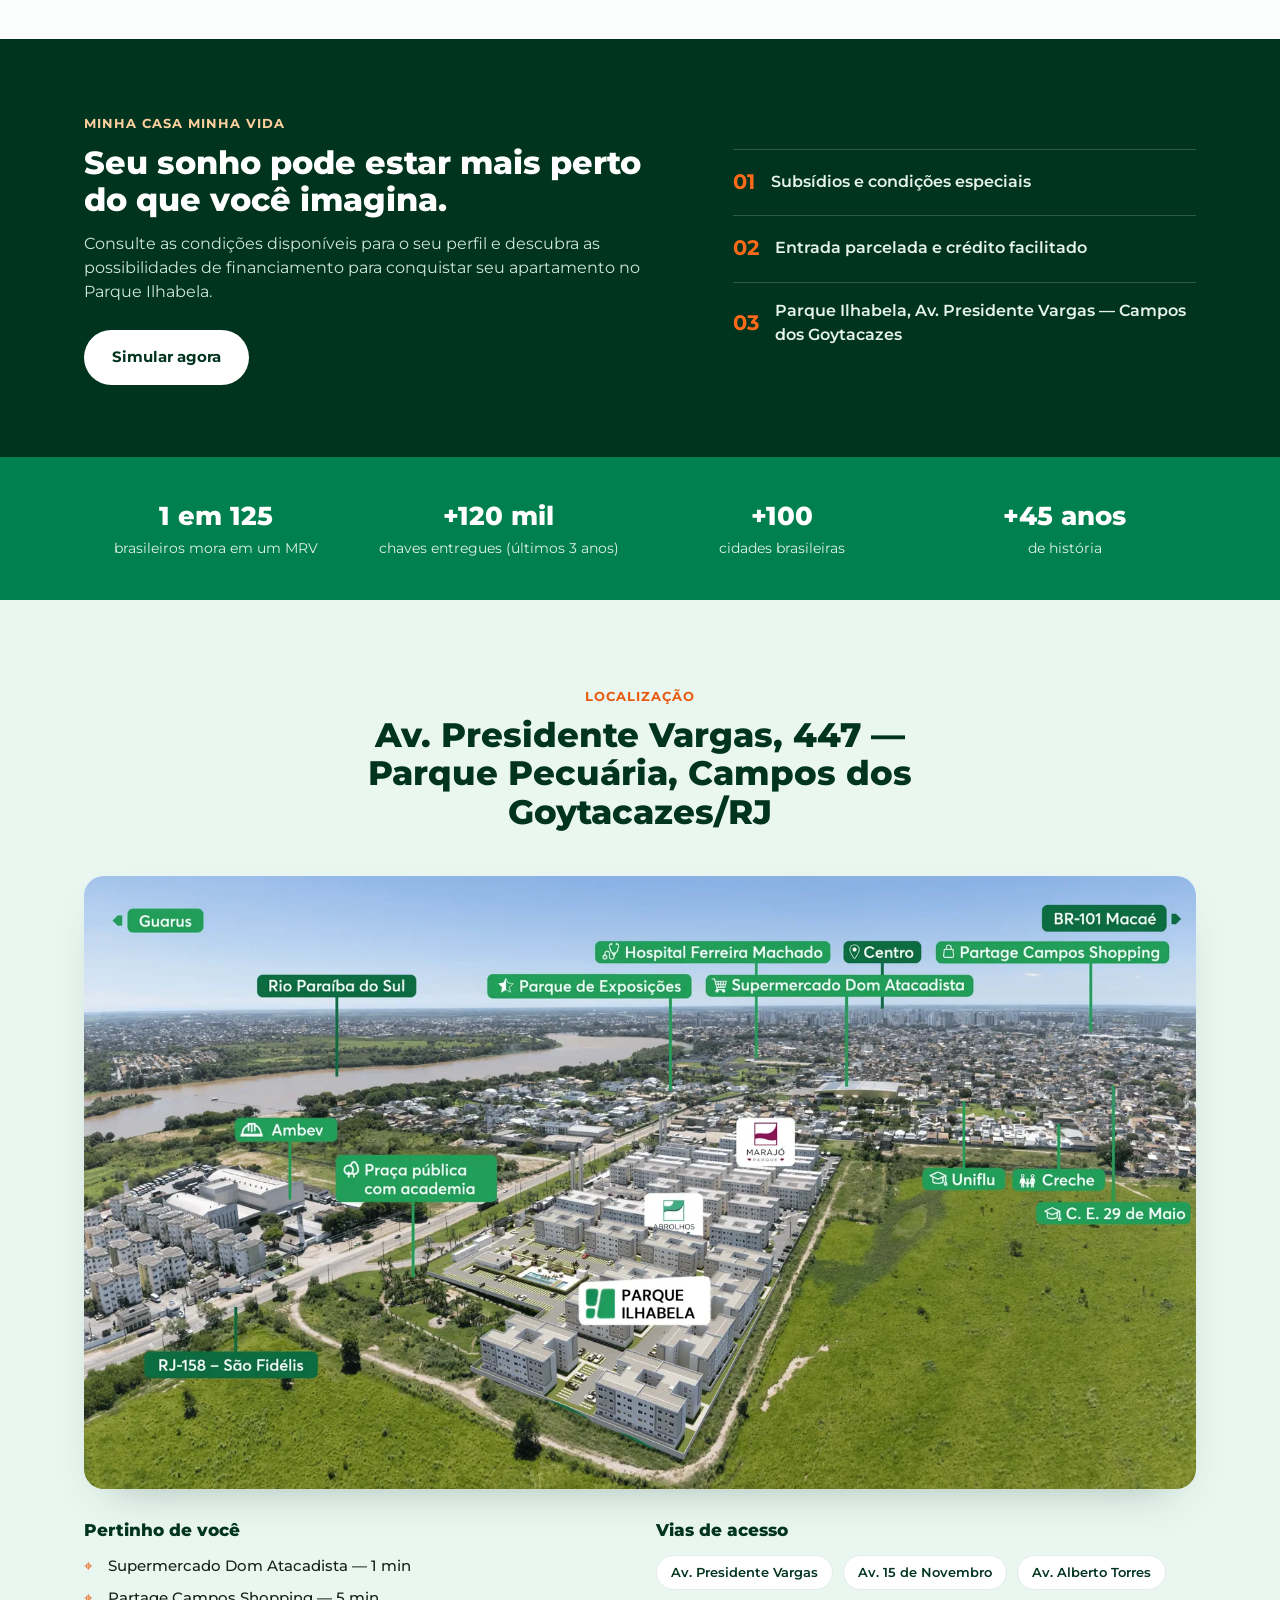
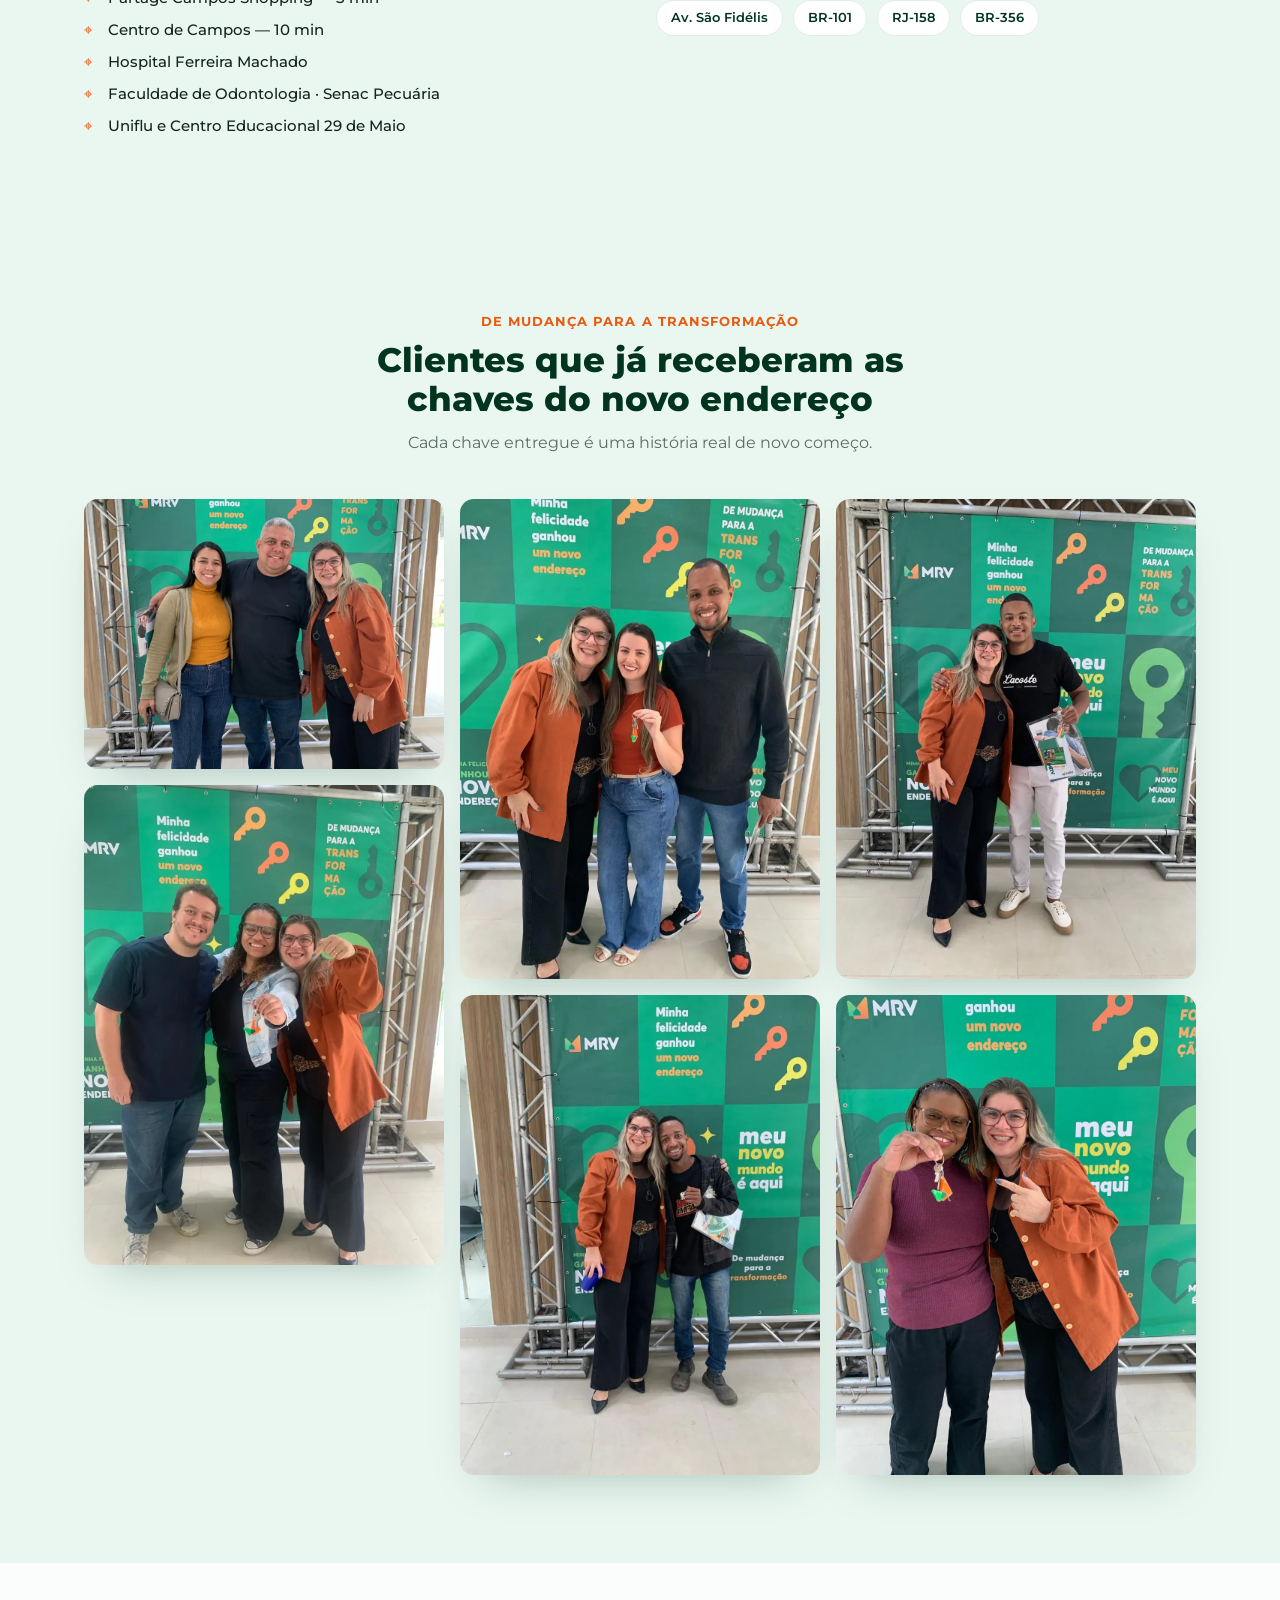
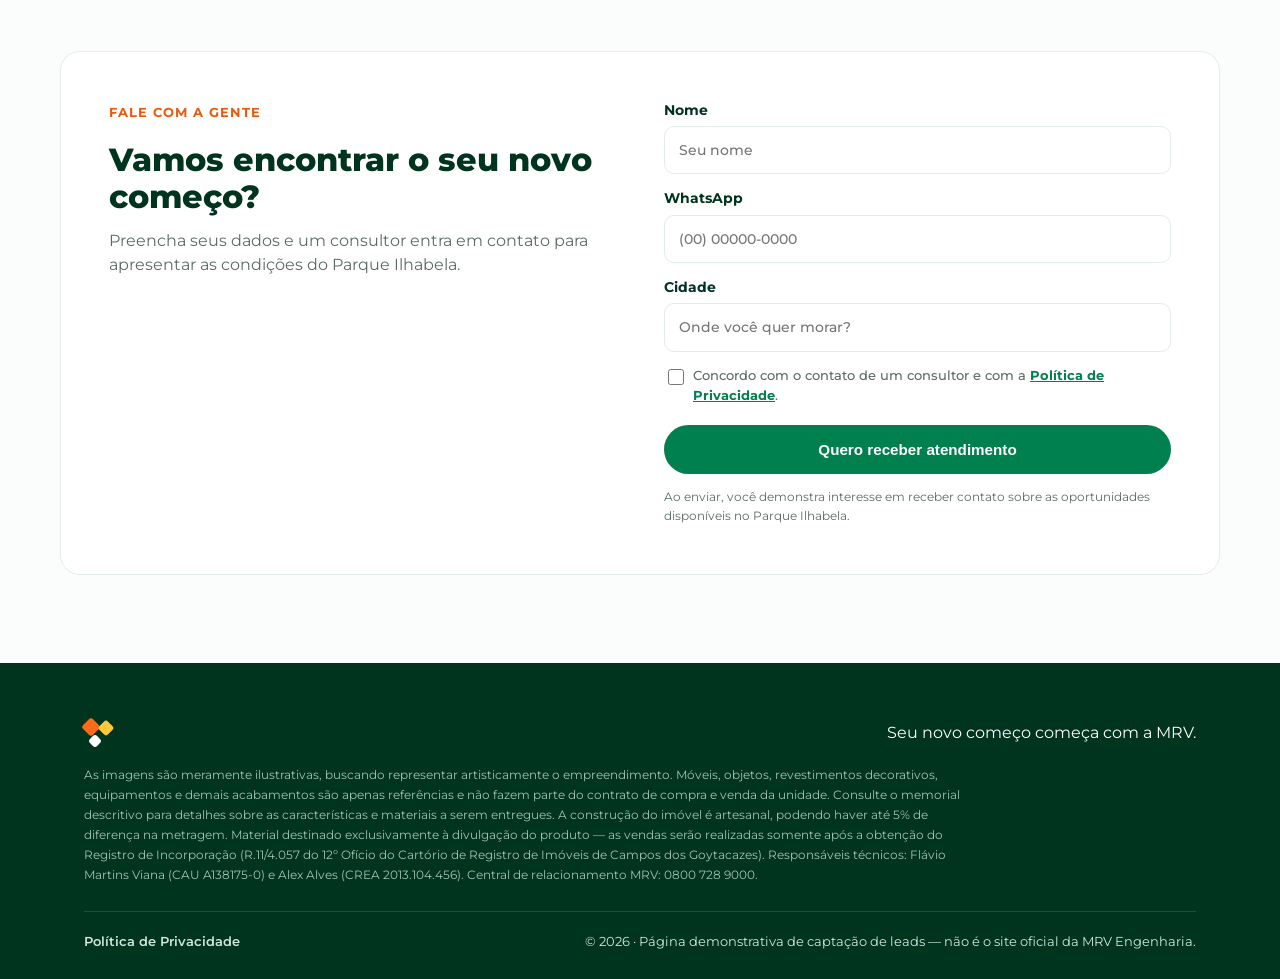
==== commit 22281cdc: "Add files via upload" ====
--- a/index.html
+++ b/index.html
@@ -3,15 +3,15 @@
 <head>
   <meta charset="UTF-8">
   <meta name="viewport" content="width=device-width, initial-scale=1.0">
-  <meta name="description" content="Parque Ilhabela em Campos dos Goytacazes: seu novo apartamento com as condições especiais do Minha Casa Minha Vida e a qualidade MRV. Fale com um consultor.">
+  <meta name="description" content="Parque Ilhabela: apartamentos de 2 quartos na Av. Presidente Vargas, Parque Pecuária, Campos dos Goytacazes/RJ. Condições do Minha Casa Minha Vida e qualidade MRV.">
   <meta name="theme-color" content="#007f4f">
 
   <!-- Open Graph -->
   <meta property="og:type" content="website">
   <meta property="og:locale" content="pt_BR">
   <meta property="og:title" content="Parque Ilhabela — Seu novo começo começa com a MRV">
-  <meta property="og:description" content="Realize o sonho da casa própria em Campos dos Goytacazes com as condições especiais do Minha Casa Minha Vida.">
-  <meta property="og:image" content="assets/banner-pc.webp">
+  <meta property="og:description" content="Apartamentos de 2 quartos em Campos dos Goytacazes/RJ, com as condições especiais do Minha Casa Minha Vida.">
+  <meta property="og:image" content="assets/fachada-guarita.webp">
   <link rel="canonical" href="https://SEU-USUARIO.github.io/SEU-REPOSITORIO/">
 
   <title>Parque Ilhabela | Seu novo começo começa com a MRV</title>
@@ -32,10 +32,10 @@
         <span>MRV</span>
       </a>
       <nav class="nav-links" aria-label="Navegação principal">
-        <a href="#beneficios">Benefícios</a>
-        <a href="#empreendimento">Parque Ilhabela</a>
+        <a href="#empreendimento">O Empreendimento</a>
+        <a href="#lazer">Lazer</a>
+        <a href="#localizacao">Localização</a>
         <a href="#clientes">Clientes</a>
-        <a href="#mcmv">Minha Casa Minha Vida</a>
       </nav>
       <a class="nav-cta" href="https://wa.me/5522999973444?text=Ol%C3%A1!%20Tenho%20interesse%20no%20Parque%20Ilhabela." target="_blank" rel="noopener">Quero meu apê</a>
       <button class="menu-toggle" type="button" aria-expanded="false" aria-controls="mobileMenu" aria-label="Abrir menu">
@@ -43,10 +43,10 @@
       </button>
     </div>
     <nav id="mobileMenu" class="mobile-menu" aria-label="Navegação mobile" hidden>
-      <a href="#beneficios">Benefícios</a>
-      <a href="#empreendimento">Parque Ilhabela</a>
+      <a href="#empreendimento">O Empreendimento</a>
+      <a href="#lazer">Lazer</a>
+      <a href="#localizacao">Localização</a>
       <a href="#clientes">Clientes</a>
-      <a href="#mcmv">Minha Casa Minha Vida</a>
       <a href="#simulacao">Falar com um consultor</a>
     </nav>
   </header>
@@ -54,52 +54,30 @@
   <main id="top">
 
     <section class="hero">
-      <picture>
-        <source media="(max-width: 720px)" srcset="assets/banner-mobile.webp">
-        <img class="hero-banner" src="assets/banner-pc.webp" alt="Campanha MRV Minha Casa Minha Vida: seu novo começo começa com a MRV, subsídio de até R$ 55 mil, taxas reduzidas e qualidade MRV." width="1717" height="916">
-      </picture>
-      <div class="hero-ctabar container">
-        <div class="hero-ctabar-text">
-          <strong>Parque Ilhabela</strong> — Campos dos Goytacazes/RJ
-          <span>Condições especiais do Minha Casa Minha Vida</span>
-        </div>
-        <div class="hero-ctabar-actions">
-          <a class="btn btn-primary" href="https://wa.me/5522999973444?text=Ol%C3%A1!%20Tenho%20interesse%20no%20Parque%20Ilhabela." target="_blank" rel="noopener">
-            <svg aria-hidden="true" viewBox="0 0 24 24" width="18" height="18"><path fill="currentColor" d="M12 2C6.48 2 2 6.48 2 12c0 1.85.5 3.58 1.36 5.07L2 22l5.06-1.33A9.94 9.94 0 0012 22c5.52 0 10-4.48 10-10S17.52 2 12 2zm0 18a7.94 7.94 0 01-4.06-1.11l-.29-.17-3 .79.8-2.92-.19-.3A7.95 7.95 0 1112 20zm4.4-5.93c-.24-.12-1.42-.7-1.64-.78-.22-.08-.38-.12-.54.12-.16.24-.62.78-.76.94-.14.16-.28.18-.52.06-.24-.12-1-.37-1.9-1.17-.7-.62-1.18-1.39-1.31-1.63-.14-.24-.01-.36.11-.48.11-.11.24-.28.36-.42.12-.14.16-.24.24-.4.08-.16.04-.3-.02-.42-.06-.12-.54-1.3-.74-1.78-.2-.47-.4-.4-.54-.41h-.46c-.16 0-.42.06-.64.3-.22.24-.84.82-.84 2s.86 2.32.98 2.48c.12.16 1.7 2.6 4.12 3.64.58.25 1.03.4 1.38.51.58.18 1.11.16 1.53.1.47-.07 1.42-.58 1.62-1.14.2-.56.2-1.04.14-1.14-.06-.1-.22-.16-.46-.28z"/></svg>
-            Quero meu apê
-          </a>
-          <a class="btn btn-outline" href="#simulacao">Falar com um consultor</a>
-        </div>
-      </div>
-    </section>
-
-    <section class="benefits" id="beneficios">
-      <div class="container">
-        <div class="section-heading">
-          <span>POR QUE ESCOLHER A MRV?</span>
-          <h2>Mais que um apartamento, uma vida melhor para você e sua família.</h2>
-        </div>
-        <div class="benefit-grid">
-          <article class="benefit-card">
-            <div class="card-icon">⌖</div>
-            <h3>Localizações estratégicas</h3>
-            <p>Próximo ao que você precisa para viver bem: comércio, escolas e transporte por perto.</p>
-          </article>
-          <article class="benefit-card">
-            <div class="card-icon orange">▦</div>
-            <h3>Lazer completo e equipado</h3>
-            <p>Área de lazer pensada para toda a família, com mais qualidade de vida todos os dias.</p>
-          </article>
-          <article class="benefit-card">
-            <div class="card-icon">♙</div>
-            <h3>Condomínios seguros</h3>
-            <p>Portaria e infraestrutura para dar tranquilidade para você e sua família.</p>
-          </article>
-          <article class="benefit-card">
-            <div class="card-icon orange">♡</div>
-            <h3>Tudo pensado para você</h3>
-            <p>Do financiamento à entrega das chaves, com o suporte MRV em cada etapa.</p>
-          </article>
+      <div class="hero-photo">
+        <img src="assets/fachada-guarita.webp" alt="Fachada e guarita do Parque Ilhabela, em Campos dos Goytacazes/RJ" width="1600" height="900">
+        <div class="hero-overlay">
+          <div class="container hero-overlay-inner">
+            <span class="eyebrow light">MINHA CASA MINHA VIDA • MRV</span>
+            <h1>Parque Ilhabela<br><span>seu novo começo em Campos dos Goytacazes</span></h1>
+            <p class="hero-sub">Apartamentos de 2 quartos na Av. Presidente Vargas, Parque Pecuária — com condomínio fechado, área de lazer completa e as condições especiais do Minha Casa Minha Vida.</p>
+            <div class="hero-actions">
+              <a class="btn btn-primary" href="https://wa.me/5522999973444?text=Ol%C3%A1!%20Tenho%20interesse%20no%20Parque%20Ilhabela." target="_blank" rel="noopener">
+                <svg aria-hidden="true" viewBox="0 0 24 24" width="18" height="18"><path fill="currentColor" d="M12 2C6.48 2 2 6.48 2 12c0 1.85.5 3.58 1.36 5.07L2 22l5.06-1.33A9.94 9.94 0 0012 22c5.52 0 10-4.48 10-10S17.52 2 12 2zm0 18a7.94 7.94 0 01-4.06-1.11l-.29-.17-3 .79.8-2.92-.19-.3A7.95 7.95 0 1112 20zm4.4-5.93c-.24-.12-1.42-.7-1.64-.78-.22-.08-.38-.12-.54.12-.16.24-.62.78-.76.94-.14.16-.28.18-.52.06-.24-.12-1-.37-1.9-1.17-.7-.62-1.18-1.39-1.31-1.63-.14-.24-.01-.36.11-.48.11-.11.24-.28.36-.42.12-.14.16-.24.24-.4.08-.16.04-.3-.02-.42-.06-.12-.54-1.3-.74-1.78-.2-.47-.4-.4-.54-.41h-.46c-.16 0-.42.06-.64.3-.22.24-.84.82-.84 2s.86 2.32.98 2.48c.12.16 1.7 2.6 4.12 3.64.58.25 1.03.4 1.38.51.58.18 1.11.16 1.53.1.47-.07 1.42-.58 1.62-1.14.2-.56.2-1.04.14-1.14-.06-.1-.22-.16-.46-.28z"/></svg>
+                Quero meu apê
+              </a>
+              <a class="btn btn-outline light" href="#simulacao">Falar com um consultor</a>
+            </div>
+          </div>
+        </div>
+      </div>
+
+      <div class="hero-facts container">
+        <div class="hero-facts-card">
+          <div><strong>320</strong><span>unidades em 20 blocos</span></div>
+          <div><strong>2 quartos</strong><span>41,85 m² (unidades PCD: 1 quarto)</span></div>
+          <div><strong>203</strong><span>vagas de carro + 96 de moto</span></div>
+          <div><strong>6</strong><span>itens de lazer no condomínio</span></div>
         </div>
       </div>
     </section>
@@ -109,15 +87,96 @@
         <div class="empreendimento-copy">
           <span class="eyebrow">O EMPREENDIMENTO</span>
           <h2>Conheça o Parque Ilhabela</h2>
-          <p>Localizado em Campos dos Goytacazes/RJ, o Parque Ilhabela une a localização estratégica de sempre com a qualidade construtiva MRV — e as condições facilitadas do Minha Casa Minha Vida para você sair do aluguel.</p>
-          <ul class="empreendimento-list">
-            <li>Apartamentos com plantas pensadas para o dia a dia da família</li>
-            <li>Área de lazer completa dentro do condomínio</li>
-            <li>Fácil acesso a comércio, escolas e serviços da região</li>
-            <li>Condições facilitadas pelo programa Minha Casa Minha Vida</li>
+          <p>O Parque Ilhabela fica na Av. Presidente Vargas, 447, no Parque Pecuária, em Campos dos Goytacazes/RJ —
+            com uma área verde ao lado e uma praça urbanizada em frente. É o último lançamento do Reserva das Ilhas,
+            a minutos do Partage Campos Shopping, com apartamentos de 2 quartos (opção com área privativa),
+            condomínio fechado e ampla área de lazer.</p>
+
+          <h3 class="ficha-title">Ficha técnica</h3>
+          <dl class="ficha-tecnica">
+            <div><dt>Endereço</dt><dd>Av. Presidente Vargas, 447 — Parque Pecuária, Campos dos Goytacazes/RJ</dd></div>
+            <div><dt>Unidades</dt><dd>320 unidades em 20 blocos</dd></div>
+            <div><dt>Vagas de garagem</dt><dd>203 vagas de carro (4 para PCD) e 96 vagas de moto</dd></div>
+            <div><dt>Tipologia</dt><dd>2 quartos, 41,85 m² · área privativa de 10,83 m² a 21,78 m²</dd></div>
+            <div><dt>Unidades PCD</dt><dd>1 quarto, 41,85 m² — 10 unidades definitivas</dd></div>
+          </dl>
+          <p class="empreendimento-note">* Área privativa acessória real com valores aproximados. Metragens podem
+            variar até 5% para mais ou para menos (construção artesanal). Consulte unidades disponíveis com um consultor.</p>
+
+          <a class="btn btn-primary" href="https://wa.me/5522999973444?text=Ol%C3%A1!%20Quero%20saber%20mais%20sobre%20o%20Parque%20Ilhabela." target="_blank" rel="noopener">Falar sobre o Parque Ilhabela</a>
+        </div>
+      </div>
+    </section>
+
+    <section class="diferenciais">
+      <div class="container diferenciais-grid">
+        <div class="diferenciais-col">
+          <h3>Diferenciais do empreendimento</h3>
+          <ul>
+            <li>Previsão para medição individualizada de água</li>
+            <li>Portão de veículos com acionamento elétrico</li>
+            <li>Contentores para coleta seletiva</li>
+            <li>Célula de segurança para pedestres</li>
+            <li>Dispositivos economizadores de energia e água</li>
           </ul>
-          <p class="empreendimento-note">* Metragens, número de unidades e valores variam conforme a fase de vendas — confirme as condições atualizadas com um consultor.</p>
-          <a class="btn btn-primary" href="https://wa.me/5522999973444?text=Ol%C3%A1!%20Quero%20saber%20mais%20sobre%20o%20Parque%20Ilhabela." target="_blank" rel="noopener">Falar sobre o Parque Ilhabela</a>
+        </div>
+        <div class="diferenciais-col">
+          <h3>Diferenciais do apartamento</h3>
+          <ul>
+            <li>Piso laminado nos quartos e sala (exceto térreo)</li>
+            <li>Pia em inox e tanque em louça</li>
+            <li>Cerâmica na cozinha e no banheiro</li>
+            <li>Previsão para ar-condicionado nos quartos</li>
+            <li>Revestimento parcial das áreas molhadas</li>
+          </ul>
+        </div>
+      </div>
+    </section>
+
+    <section class="lazer" id="lazer">
+      <div class="container">
+        <div class="section-heading">
+          <span>ÁREA DE LAZER</span>
+          <h2>Tudo para o seu dia a dia, dentro de casa</h2>
+          <p class="section-sub">Piscinas adulto e infantil, playground, futmesa, espaço funcional, salão de festas, churrasqueira e praça bem-estar.</p>
+        </div>
+        <div class="lazer-grid">
+          <figure class="lazer-feature"><img src="assets/vista-lazer.webp" alt="Vista aérea da área de lazer do Parque Ilhabela, com piscinas, playground e espaço gourmet" loading="lazy" width="1600" height="900"><figcaption>Área de lazer completa</figcaption></figure>
+          <figure><img src="assets/piscina.webp" alt="Piscinas adulto e infantil do Parque Ilhabela" loading="lazy" width="1600" height="900"><figcaption>Piscinas adulto e infantil</figcaption></figure>
+          <figure><img src="assets/salao-festas.webp" alt="Salão de festas do Parque Ilhabela" loading="lazy" width="1600" height="1230"><figcaption>Salão de festas</figcaption></figure>
+          <figure><img src="assets/area-gourmet.webp" alt="Área gourmet com churrasqueira do Parque Ilhabela" loading="lazy" width="1600" height="900"><figcaption>Churrasqueira / área gourmet</figcaption></figure>
+          <figure><img src="assets/playground.webp" alt="Playground do Parque Ilhabela" loading="lazy" width="1600" height="900"><figcaption>Playground</figcaption></figure>
+        </div>
+      </div>
+    </section>
+
+    <section class="benefits" id="beneficios">
+      <div class="container">
+        <div class="section-heading">
+          <span>POR QUE ESCOLHER A MRV?</span>
+          <h2>1 a cada 125 brasileiros mora em um MRV</h2>
+        </div>
+        <div class="benefit-grid">
+          <article class="benefit-card">
+            <div class="card-icon">⌘</div>
+            <h3>Flexibilidade de pagamento</h3>
+            <p>Entrada parcelada e outras vantagens na compra do imóvel.</p>
+          </article>
+          <article class="benefit-card">
+            <div class="card-icon orange">🤝</div>
+            <h3>Crédito facilitado</h3>
+            <p>Parceria com Caixa, Banco do Brasil, Banco Inter e outras instituições financeiras.</p>
+          </article>
+          <article class="benefit-card">
+            <div class="card-icon">🔑</div>
+            <h3>Entrega garantida</h3>
+            <p>Mais de 120 mil chaves entregues pela MRV nos últimos 3 anos.</p>
+          </article>
+          <article class="benefit-card">
+            <div class="card-icon orange">♡</div>
+            <h3>Melhor custo-benefício</h3>
+            <p>Condomínios com lazer, segurança e paisagismo a custos acessíveis.</p>
+          </article>
         </div>
       </div>
     </section>
@@ -127,23 +186,60 @@
         <div>
           <span class="eyebrow light">MINHA CASA MINHA VIDA</span>
           <h2>Seu sonho pode estar mais perto do que você imagina.</h2>
-          <p>Consulte as condições disponíveis para o seu perfil e descubra as possibilidades de financiamento para conquistar seu novo lar no Parque Ilhabela.</p>
+          <p>Consulte as condições disponíveis para o seu perfil e descubra as possibilidades de financiamento para conquistar seu apartamento no Parque Ilhabela.</p>
           <a class="btn btn-light" href="#simulacao">Simular agora</a>
         </div>
         <div class="mcmv-points">
           <div><strong>01</strong><span>Subsídios e condições especiais</span></div>
-          <div><strong>02</strong><span>Financiamento facilitado</span></div>
-          <div><strong>03</strong><span>Parque Ilhabela, Campos dos Goytacazes</span></div>
+          <div><strong>02</strong><span>Entrada parcelada e crédito facilitado</span></div>
+          <div><strong>03</strong><span>Parque Ilhabela, Av. Presidente Vargas — Campos dos Goytacazes</span></div>
         </div>
       </div>
     </section>
 
     <section class="numbers">
       <div class="container numbers-grid">
-        <div><strong>+500 mil</strong><span>sonhos realizados</span></div>
-        <div><strong>+160</strong><span>cidades</span></div>
-        <div><strong>+40 anos</strong><span>de história</span></div>
-        <div><strong>MRV</strong><span>qualidade para o seu novo começo</span></div>
+        <div><strong>1 em 125</strong><span>brasileiros mora em um MRV</span></div>
+        <div><strong>+120 mil</strong><span>chaves entregues (últimos 3 anos)</span></div>
+        <div><strong>+100</strong><span>cidades brasileiras</span></div>
+        <div><strong>+45 anos</strong><span>de história</span></div>
+      </div>
+    </section>
+
+    <section class="localizacao" id="localizacao">
+      <div class="container">
+        <div class="section-heading">
+          <span>LOCALIZAÇÃO</span>
+          <h2>Av. Presidente Vargas, 447 — Parque Pecuária, Campos dos Goytacazes/RJ</h2>
+        </div>
+        <figure class="localizacao-photo">
+          <img src="assets/localizacao-aerea.webp" alt="Imagem aérea mostrando o Parque Ilhabela e pontos de referência: Hospital Ferreira Machado, Centro, Partage Campos Shopping, Uniflu, Ambev e outros" loading="lazy" width="1600" height="883">
+        </figure>
+        <div class="localizacao-lists">
+          <div>
+            <h3>Pertinho de você</h3>
+            <ul>
+              <li>Supermercado Dom Atacadista — 1 min</li>
+              <li>Partage Campos Shopping — 5 min</li>
+              <li>Centro de Campos — 10 min</li>
+              <li>Hospital Ferreira Machado</li>
+              <li>Faculdade de Odontologia · Senac Pecuária</li>
+              <li>Uniflu e Centro Educacional 29 de Maio</li>
+            </ul>
+          </div>
+          <div>
+            <h3>Vias de acesso</h3>
+            <ul class="pill-list">
+              <li>Av. Presidente Vargas</li>
+              <li>Av. 15 de Novembro</li>
+              <li>Av. Alberto Torres</li>
+              <li>Av. São Fidélis</li>
+              <li>BR-101</li>
+              <li>RJ-158</li>
+              <li>BR-356</li>
+            </ul>
+          </div>
+        </div>
       </div>
     </section>
 
@@ -204,10 +300,14 @@
         <p>Seu novo começo começa com a MRV.</p>
       </div>
       <p class="footer-legal">
-        Imagens meramente ilustrativas. Material de divulgação de empreendimento em fase de comercialização,
-        sujeito a registro de incorporação no Cartório de Registro de Imóveis competente. Metragens, plantas e
-        condições comerciais podem sofrer alterações — consulte disponibilidade e condições atualizadas com um
-        consultor MRV. Responsáveis técnicos habilitados junto ao CAU/CREA. Central de relacionamento MRV: 0800 728 1005.
+        As imagens são meramente ilustrativas, buscando representar artisticamente o empreendimento. Móveis, objetos,
+        revestimentos decorativos, equipamentos e demais acabamentos são apenas referências e não fazem parte do
+        contrato de compra e venda da unidade. Consulte o memorial descritivo para detalhes sobre as características
+        e materiais a serem entregues. A construção do imóvel é artesanal, podendo haver até 5% de diferença na
+        metragem. Material destinado exclusivamente à divulgação do produto — as vendas serão realizadas somente
+        após a obtenção do Registro de Incorporação (R.11/4.057 do 12º Ofício do Cartório de Registro de Imóveis de
+        Campos dos Goytacazes). Responsáveis técnicos: Flávio Martins Viana (CAU A138175-0) e Alex Alves (CREA
+        2013.104.456). Central de relacionamento MRV: 0800 728 9000.
       </p>
       <div class="footer-bottom">
         <a href="privacidade.html">Política de Privacidade</a>
--- a/styles.css
+++ b/styles.css
@@ -162,6 +162,9 @@
   border-top: 1px solid var(--gray-200);
   background: var(--white);
 }
+.mobile-menu[hidden] {
+  display: none;
+}
 .mobile-menu a {
   padding: 16px 24px;
   text-decoration: none;
@@ -172,26 +175,47 @@
 
 /* ---------- Hero ---------- */
 .hero { position: relative; background: var(--green-900); }
-.hero-banner { width: 100%; height: auto; }
-.hero-ctabar {
-  display: flex;
-  flex-wrap: wrap;
-  align-items: center;
-  justify-content: space-between;
+.hero-photo { position: relative; }
+.hero-photo img {
+  width: 100%;
+  height: clamp(360px, 60vh, 620px);
+  object-fit: cover;
+  display: block;
+}
+.hero-overlay {
+  position: absolute;
+  inset: 0;
+  display: flex;
+  align-items: flex-end;
+  background: linear-gradient(180deg, rgba(0,20,12,0.15) 0%, rgba(0,20,12,0.55) 55%, rgba(0,20,12,0.92) 100%);
+}
+.hero-overlay-inner { padding: 32px 24px 56px; max-width: 720px; color: #fff; }
+.hero h1 {
+  font-size: clamp(1.8rem, 4.4vw, 3rem);
+  color: #fff;
+  margin: 10px 0 16px;
+}
+.hero h1 span { display: block; color: #ffd9a8; font-size: 0.6em; font-weight: 700; margin-top: 4px; }
+.hero-sub { color: #e6f3ec; font-size: 1rem; max-width: 560px; margin-bottom: 26px; }
+.hero-actions { display: flex; gap: 12px; flex-wrap: wrap; }
+.btn-outline.light { border-color: #fff; color: #fff; }
+.btn-outline.light:hover { background: rgba(255,255,255,0.12); }
+
+.hero-facts { position: relative; margin-top: -34px; z-index: 5; }
+.hero-facts-card {
+  background: var(--white);
+  border-radius: var(--radius-md);
+  box-shadow: var(--shadow);
+  padding: 26px 24px;
+  display: grid;
+  grid-template-columns: repeat(4, 1fr);
   gap: 18px;
-  padding: 22px 24px;
-  background: var(--white);
-  border-top: 4px solid var(--orange-500);
-}
-.hero-ctabar-text {
-  display: flex;
-  flex-direction: column;
-  gap: 2px;
-  font-size: 0.95rem;
-  color: var(--gray-600);
-}
-.hero-ctabar-text strong { color: var(--green-900); font-size: 1.05rem; }
-.hero-ctabar-actions { display: flex; gap: 12px; flex-wrap: wrap; }
+  text-align: center;
+}
+.hero-facts-card strong { display: block; font-size: 1.35rem; font-weight: 800; color: var(--green-900); }
+.hero-facts-card span { font-size: 0.82rem; color: var(--gray-600); }
+.hero-facts-card > div { border-left: 1px solid var(--gray-200); }
+.hero-facts-card > div:first-child { border-left: none; }
 
 /* ---------- Section heading ---------- */
 .section-heading { max-width: 640px; margin: 0 auto 44px; text-align: center; }
@@ -272,6 +296,126 @@
   font-weight: 800;
 }
 .empreendimento-note { font-size: 0.82rem; color: var(--gray-600); font-style: italic; margin-bottom: 22px; }
+
+/* ---------- Empreendimento / ficha técnica ---------- */
+.empreendimento { padding: 68px 0 20px; }
+.empreendimento-inner { max-width: 780px; }
+.empreendimento-copy h2 { font-size: clamp(1.6rem, 3.2vw, 2.1rem); color: var(--green-900); margin: 6px 0 16px; }
+.empreendimento-copy > p { color: var(--gray-600); margin-bottom: 8px; }
+.ficha-title { color: var(--green-900); font-size: 1.05rem; margin: 28px 0 14px; }
+.ficha-tecnica {
+  margin: 0 0 8px;
+  display: grid;
+  gap: 12px;
+  border-top: 1px solid var(--gray-200);
+  padding-top: 4px;
+}
+.ficha-tecnica > div {
+  display: grid;
+  grid-template-columns: 180px 1fr;
+  gap: 10px;
+  padding: 10px 0;
+  border-bottom: 1px solid var(--gray-200);
+}
+.ficha-tecnica dt { font-weight: 700; color: var(--green-900); font-size: 0.88rem; }
+.ficha-tecnica dd { margin: 0; color: var(--ink); font-size: 0.92rem; }
+.empreendimento-note { font-size: 0.8rem; color: var(--gray-600); font-style: italic; margin: 14px 0 22px; }
+
+/* ---------- Diferenciais ---------- */
+.diferenciais { padding: 20px 0 84px; }
+.diferenciais-grid {
+  display: grid;
+  grid-template-columns: 1fr 1fr;
+  gap: 24px;
+  max-width: 900px;
+}
+.diferenciais-col {
+  background: var(--green-50);
+  border-radius: var(--radius-md);
+  padding: 28px;
+}
+.diferenciais-col h3 { color: var(--green-900); font-size: 1.05rem; margin-bottom: 14px; }
+.diferenciais-col ul { margin: 0; padding: 0; list-style: none; display: grid; gap: 10px; }
+.diferenciais-col li {
+  position: relative;
+  padding-left: 24px;
+  color: var(--ink);
+  font-size: 0.92rem;
+  font-weight: 500;
+}
+.diferenciais-col li::before {
+  content: "✓";
+  position: absolute;
+  left: 0;
+  color: var(--green-700);
+  font-weight: 800;
+}
+
+/* ---------- Lazer ---------- */
+.lazer { padding: 84px 0; background: var(--white); }
+.lazer-grid {
+  columns: 3 240px;
+  column-gap: 16px;
+}
+.lazer-grid figure {
+  margin: 0 0 16px;
+  break-inside: avoid;
+  border-radius: var(--radius-md);
+  overflow: hidden;
+  box-shadow: var(--shadow);
+  position: relative;
+}
+.lazer-grid img { width: 100%; height: auto; display: block; }
+.lazer-grid figcaption {
+  position: absolute;
+  left: 0; right: 0; bottom: 0;
+  padding: 10px 14px;
+  background: linear-gradient(0deg, rgba(0,20,12,0.75), rgba(0,20,12,0));
+  color: #fff;
+  font-size: 0.82rem;
+  font-weight: 700;
+}
+.lazer-feature { grid-column: span 2; }
+
+/* ---------- Localização ---------- */
+.localizacao { padding: 84px 0; background: var(--green-50); }
+.localizacao-photo {
+  margin: 0 0 32px;
+  border-radius: var(--radius-lg);
+  overflow: hidden;
+  box-shadow: var(--shadow);
+}
+.localizacao-photo img { width: 100%; height: auto; display: block; }
+.localizacao-lists {
+  display: grid;
+  grid-template-columns: 1fr 1fr;
+  gap: 32px;
+}
+.localizacao-lists h3 { color: var(--green-900); font-size: 1.05rem; margin-bottom: 14px; }
+.localizacao-lists ul { margin: 0; padding: 0; list-style: none; display: grid; gap: 10px; }
+.localizacao-lists > div > ul:not(.pill-list) li {
+  position: relative;
+  padding-left: 24px;
+  color: var(--ink);
+  font-size: 0.92rem;
+  font-weight: 500;
+}
+.localizacao-lists > div > ul:not(.pill-list) li::before {
+  content: "⌖";
+  position: absolute;
+  left: 0;
+  color: var(--orange-600);
+}
+.pill-list { display: flex !important; flex-wrap: wrap; gap: 8px; }
+.pill-list li {
+  background: var(--white);
+  border: 1px solid var(--gray-200);
+  border-radius: 999px;
+  padding: 7px 14px;
+  font-size: 0.82rem;
+  font-weight: 600;
+  color: var(--green-900);
+}
 
 /* ---------- MCMV ---------- */
 .mcmv { background: var(--green-900); color: #fff; padding: 72px 0; }
@@ -412,6 +556,12 @@
   .mcmv-inner { grid-template-columns: 1fr; }
   .simulation-box { grid-template-columns: 1fr; padding: 32px 24px; }
   .clientes-grid { columns: 2 200px; }
+  .hero-facts-card { grid-template-columns: repeat(2, 1fr); row-gap: 20px; }
+  .hero-facts-card > div:nth-child(3) { border-left: none; }
+  .diferenciais-grid { grid-template-columns: 1fr; }
+  .lazer-grid { columns: 2 200px; }
+  .lazer-feature { grid-column: auto; }
+  .localizacao-lists { grid-template-columns: 1fr; }
 }
 
 @media (max-width: 720px) {
@@ -419,10 +569,11 @@
   .menu-toggle { display: flex; }
   .benefit-grid { grid-template-columns: 1fr; }
   .numbers-grid { grid-template-columns: repeat(2, 1fr); }
-  .hero-ctabar { flex-direction: column; align-items: stretch; text-align: center; }
-  .hero-ctabar-actions { justify-content: center; }
   .clientes-grid { columns: 2 150px; }
   .whatsapp-float { right: 16px; bottom: 16px; width: 52px; height: 52px; }
+  .hero-facts-card { grid-template-columns: 1fr 1fr; }
+  .ficha-tecnica > div { grid-template-columns: 1fr; gap: 2px; }
+  .lazer-grid { columns: 1 240px; }
 }
 
 @media (prefers-reduced-motion: reduce) {
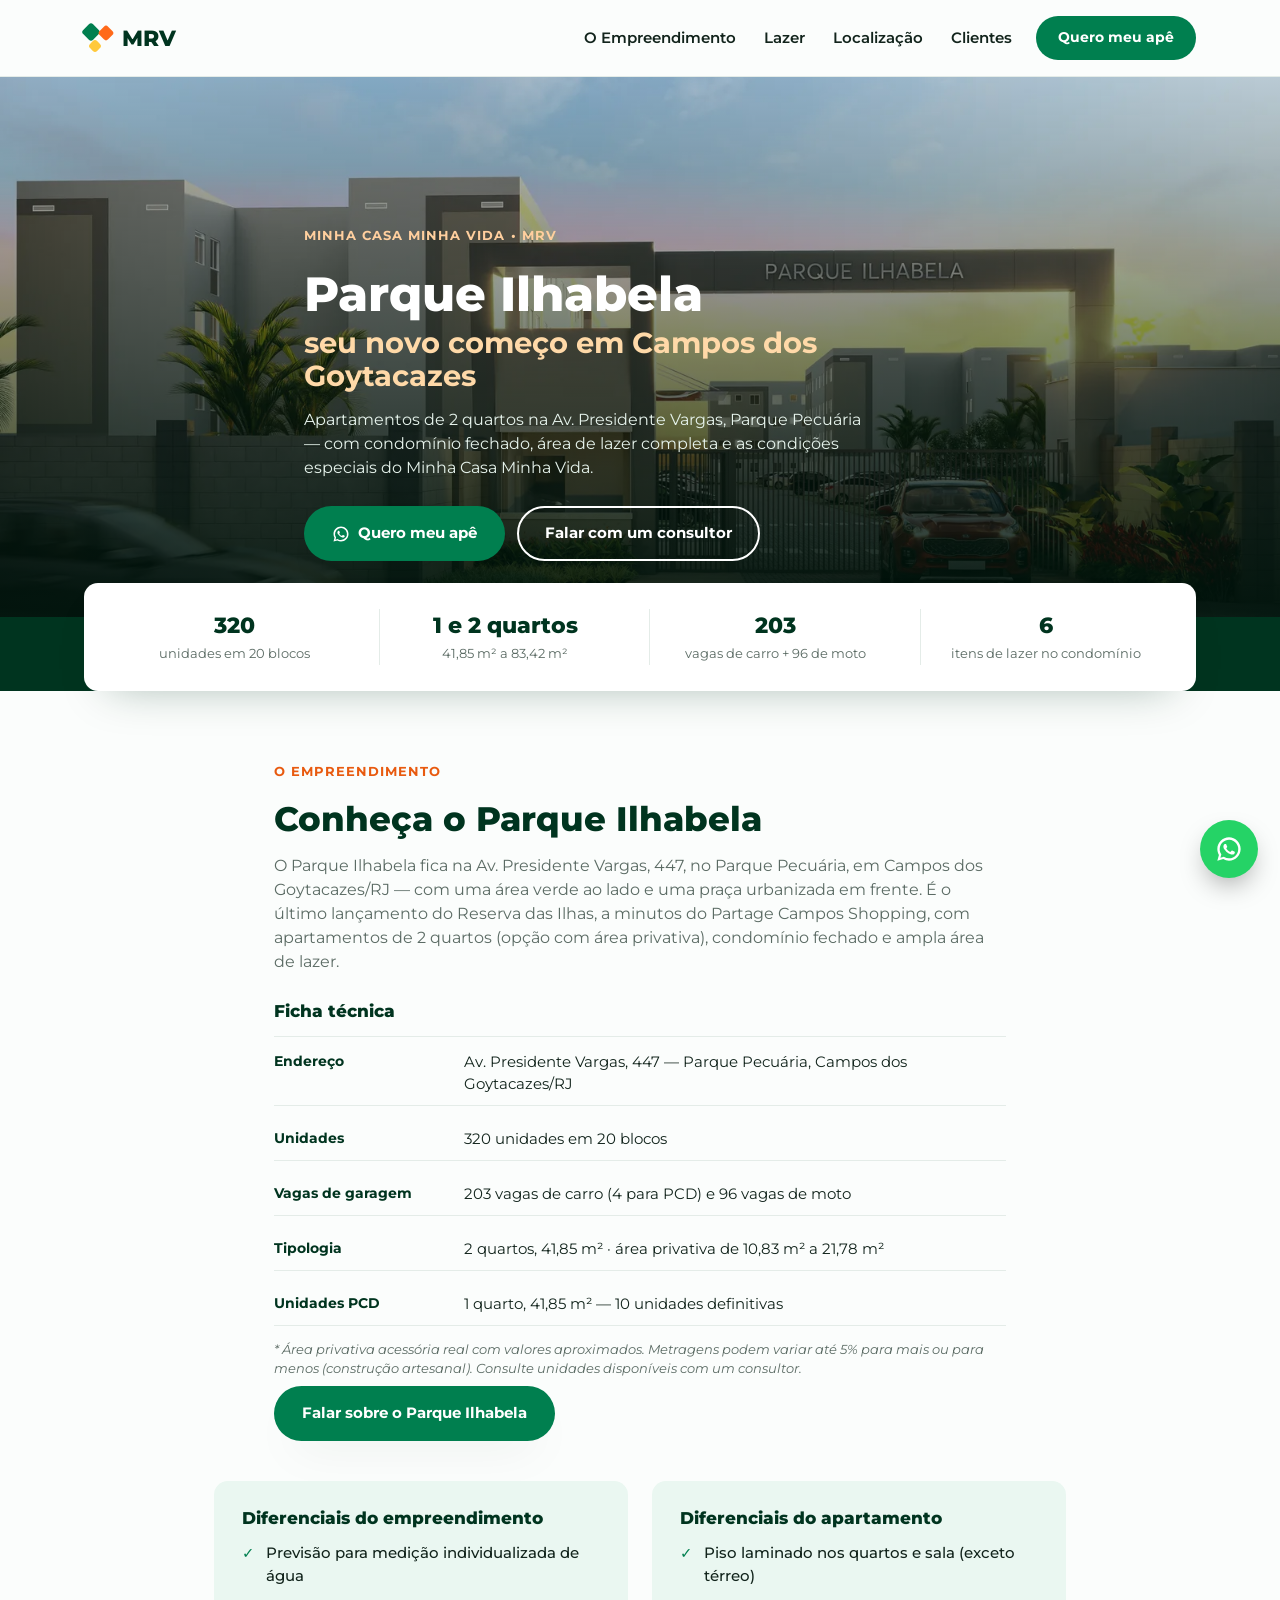
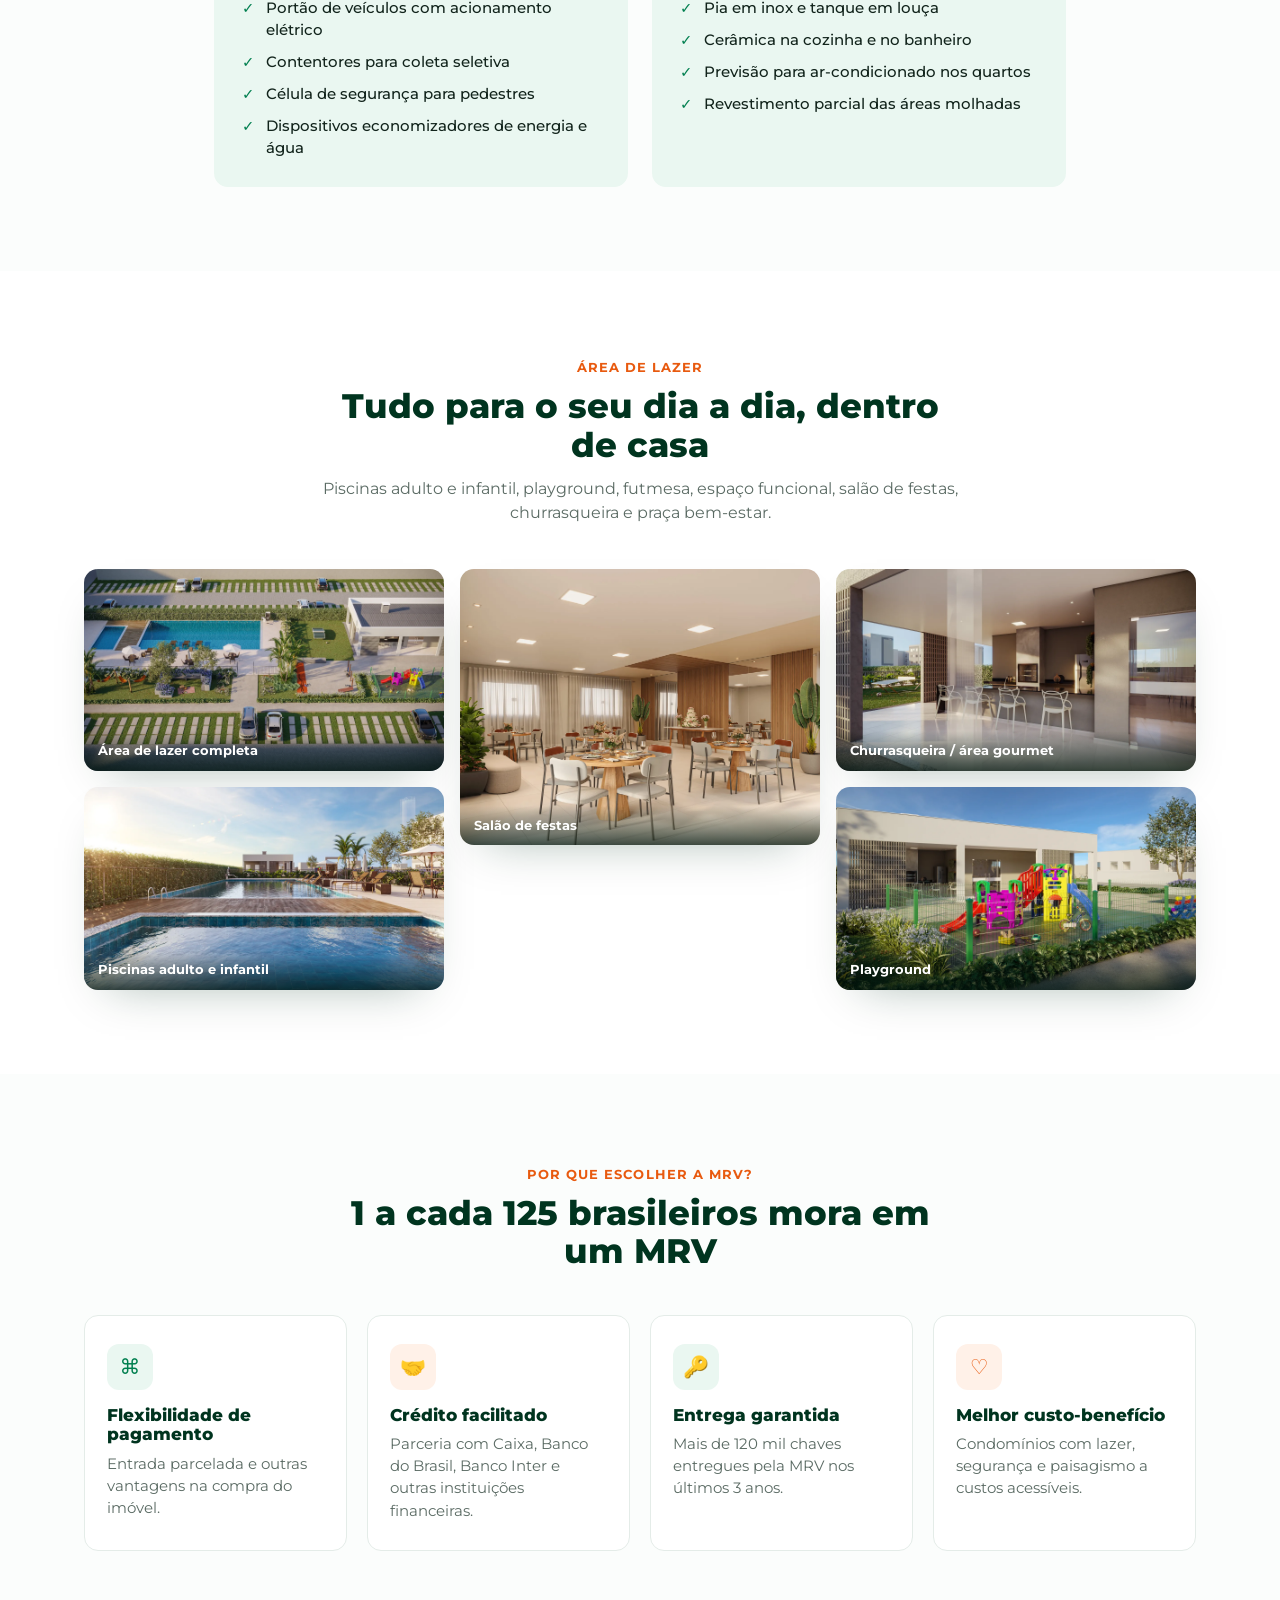
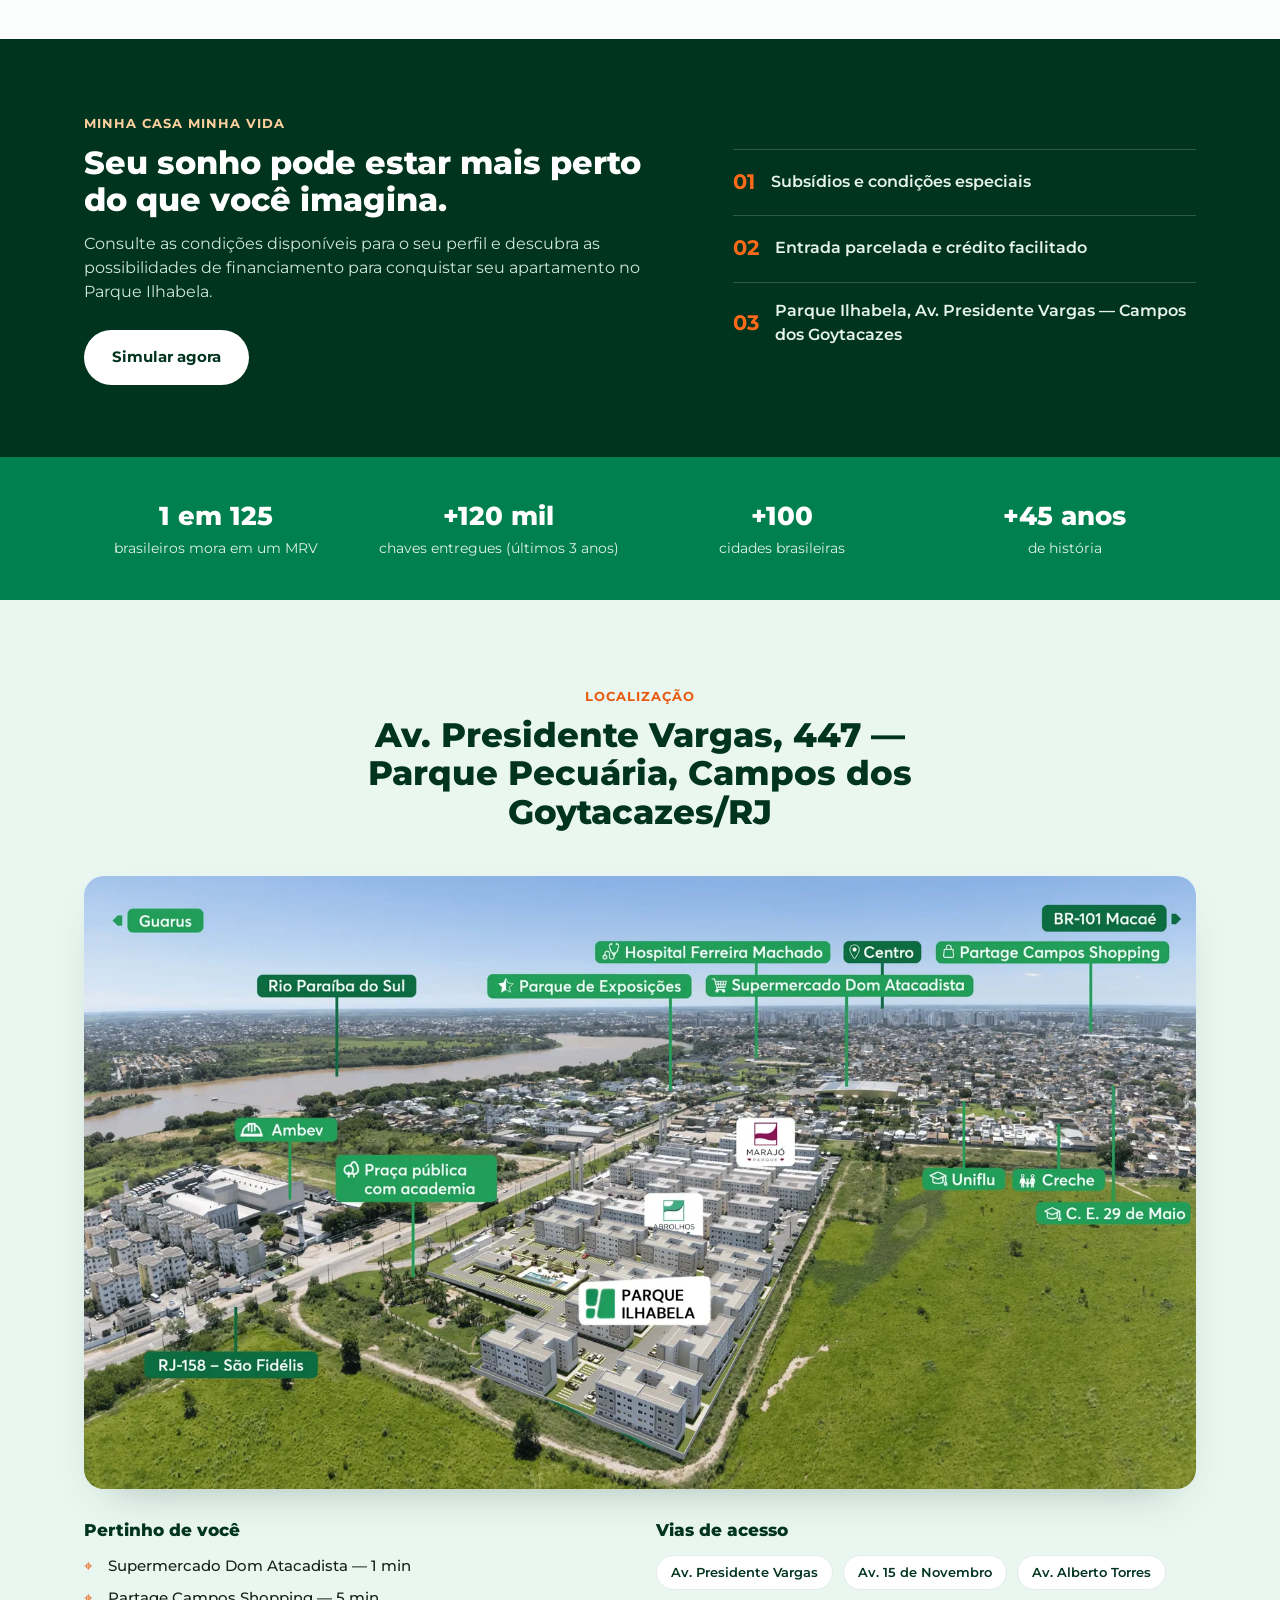
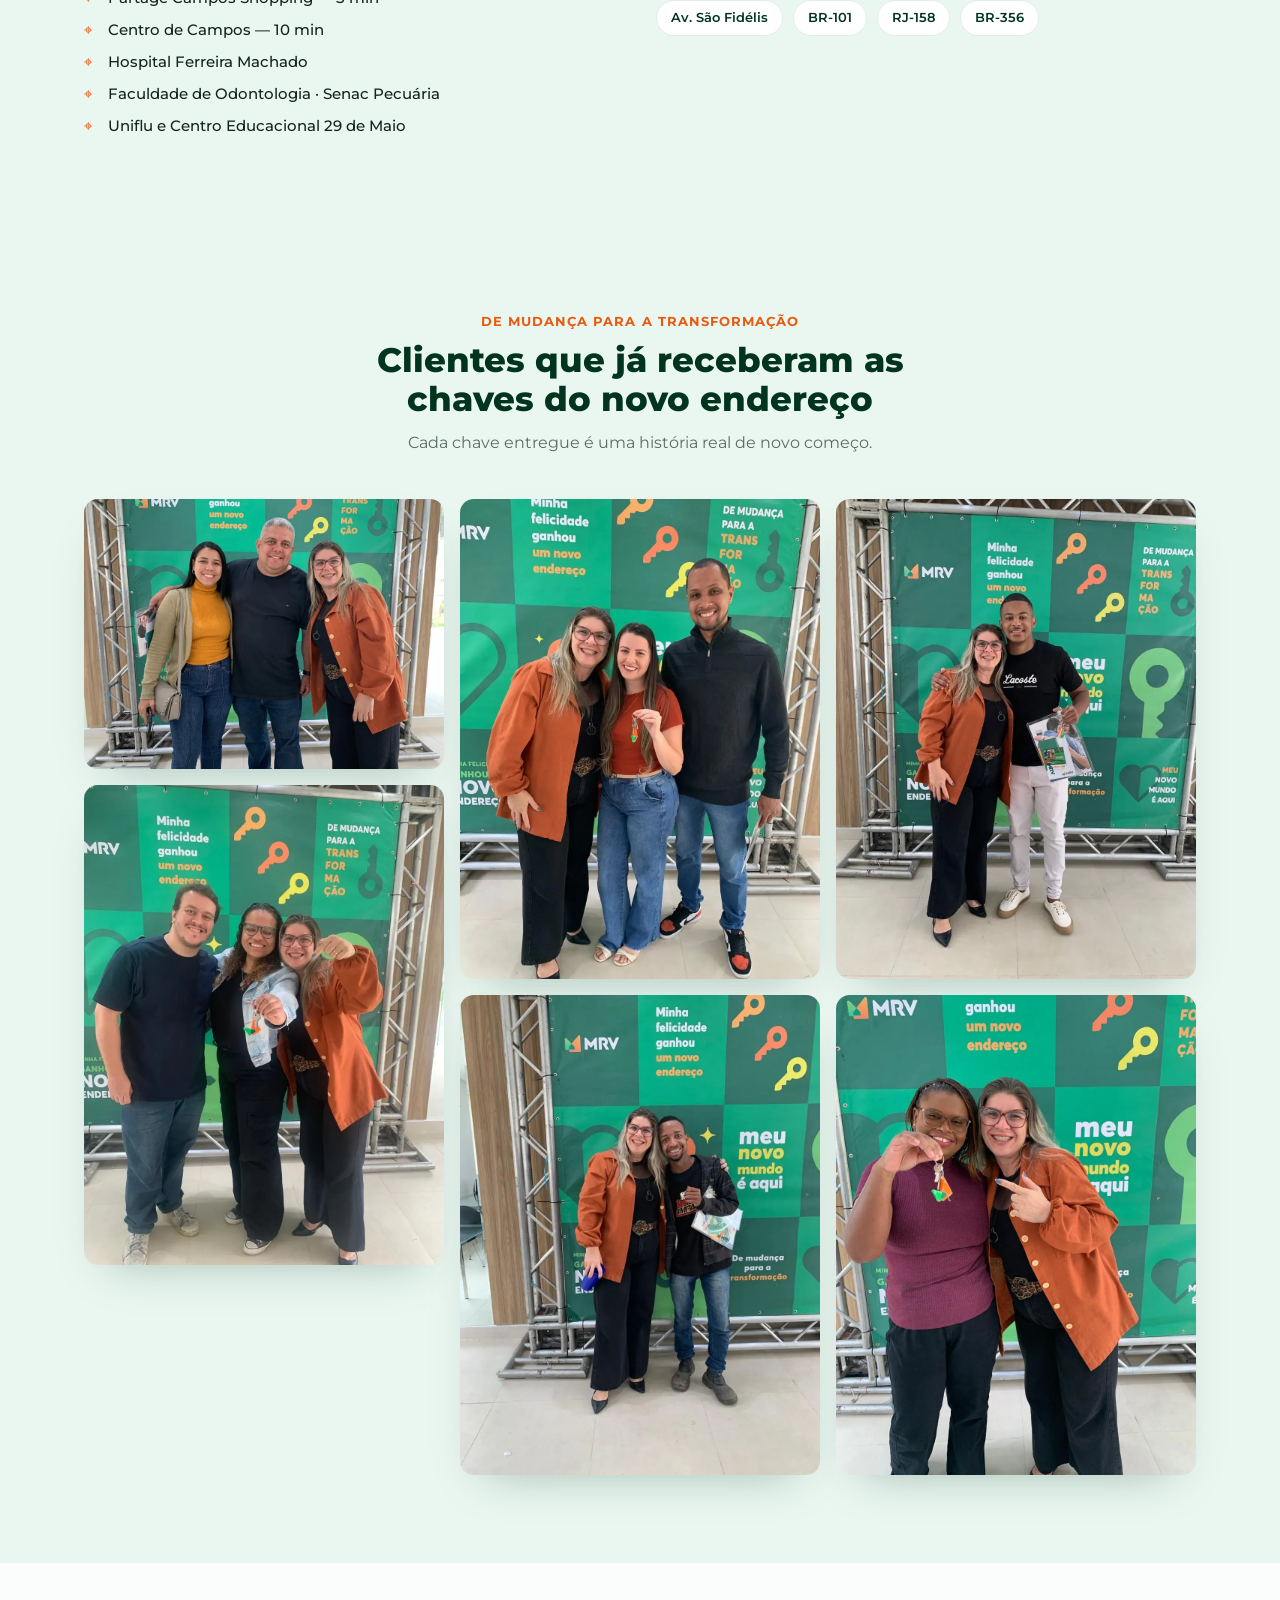
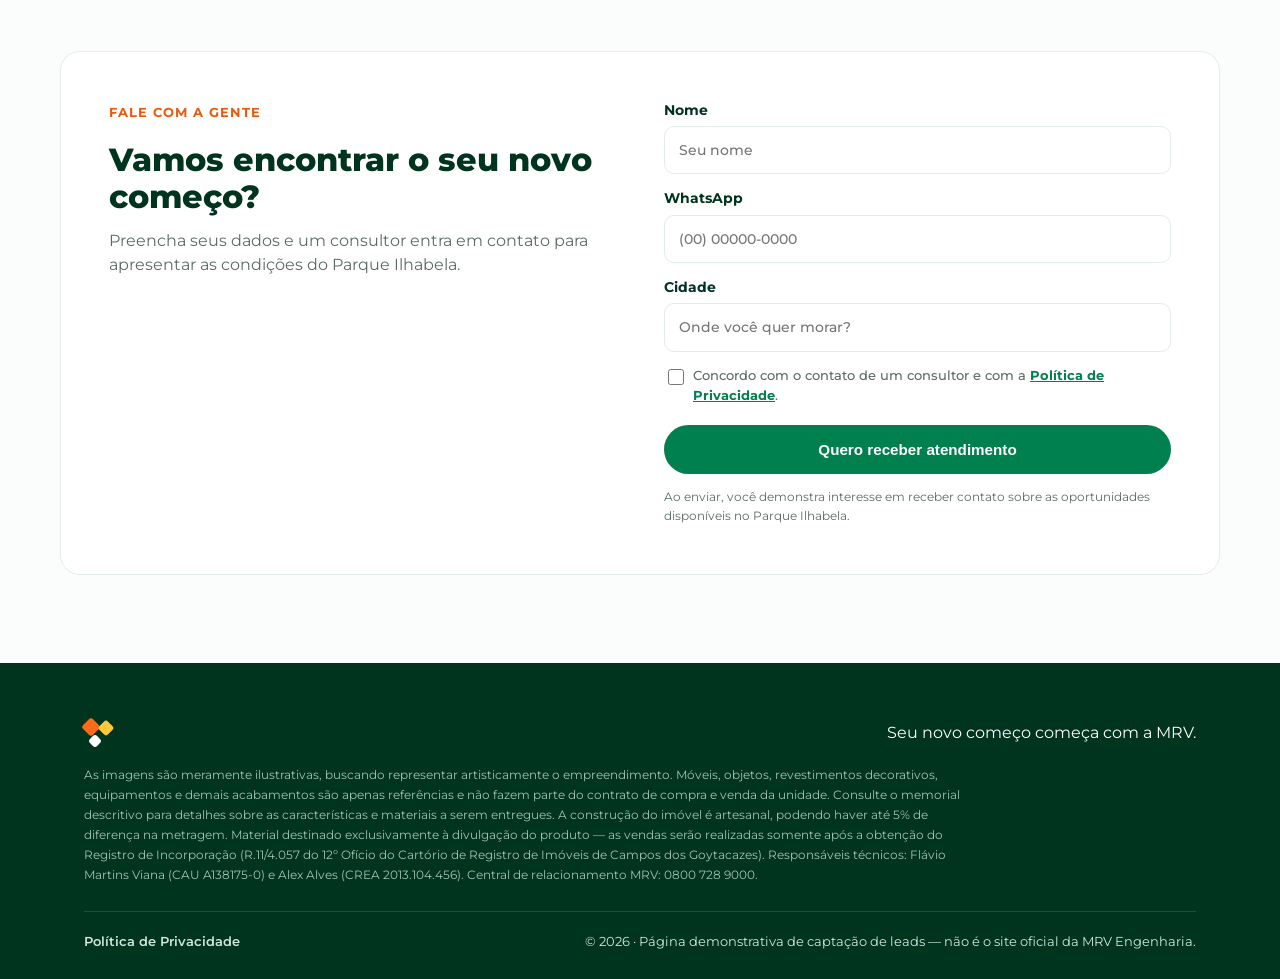
==== commit aaac44ef: "Update index.html" ====
--- a/index.html
+++ b/index.html
@@ -75,7 +75,7 @@
       <div class="hero-facts container">
         <div class="hero-facts-card">
           <div><strong>320</strong><span>unidades em 20 blocos</span></div>
-          <div><strong>2 quartos</strong><span>41,85 m² (unidades PCD: 1 quarto)</span></div>
+          <div><strong>1 e 2 quartos</strong><span>41,85 m² a 83,42 m²</span></div>
           <div><strong>203</strong><span>vagas de carro + 96 de moto</span></div>
           <div><strong>6</strong><span>itens de lazer no condomínio</span></div>
         </div>
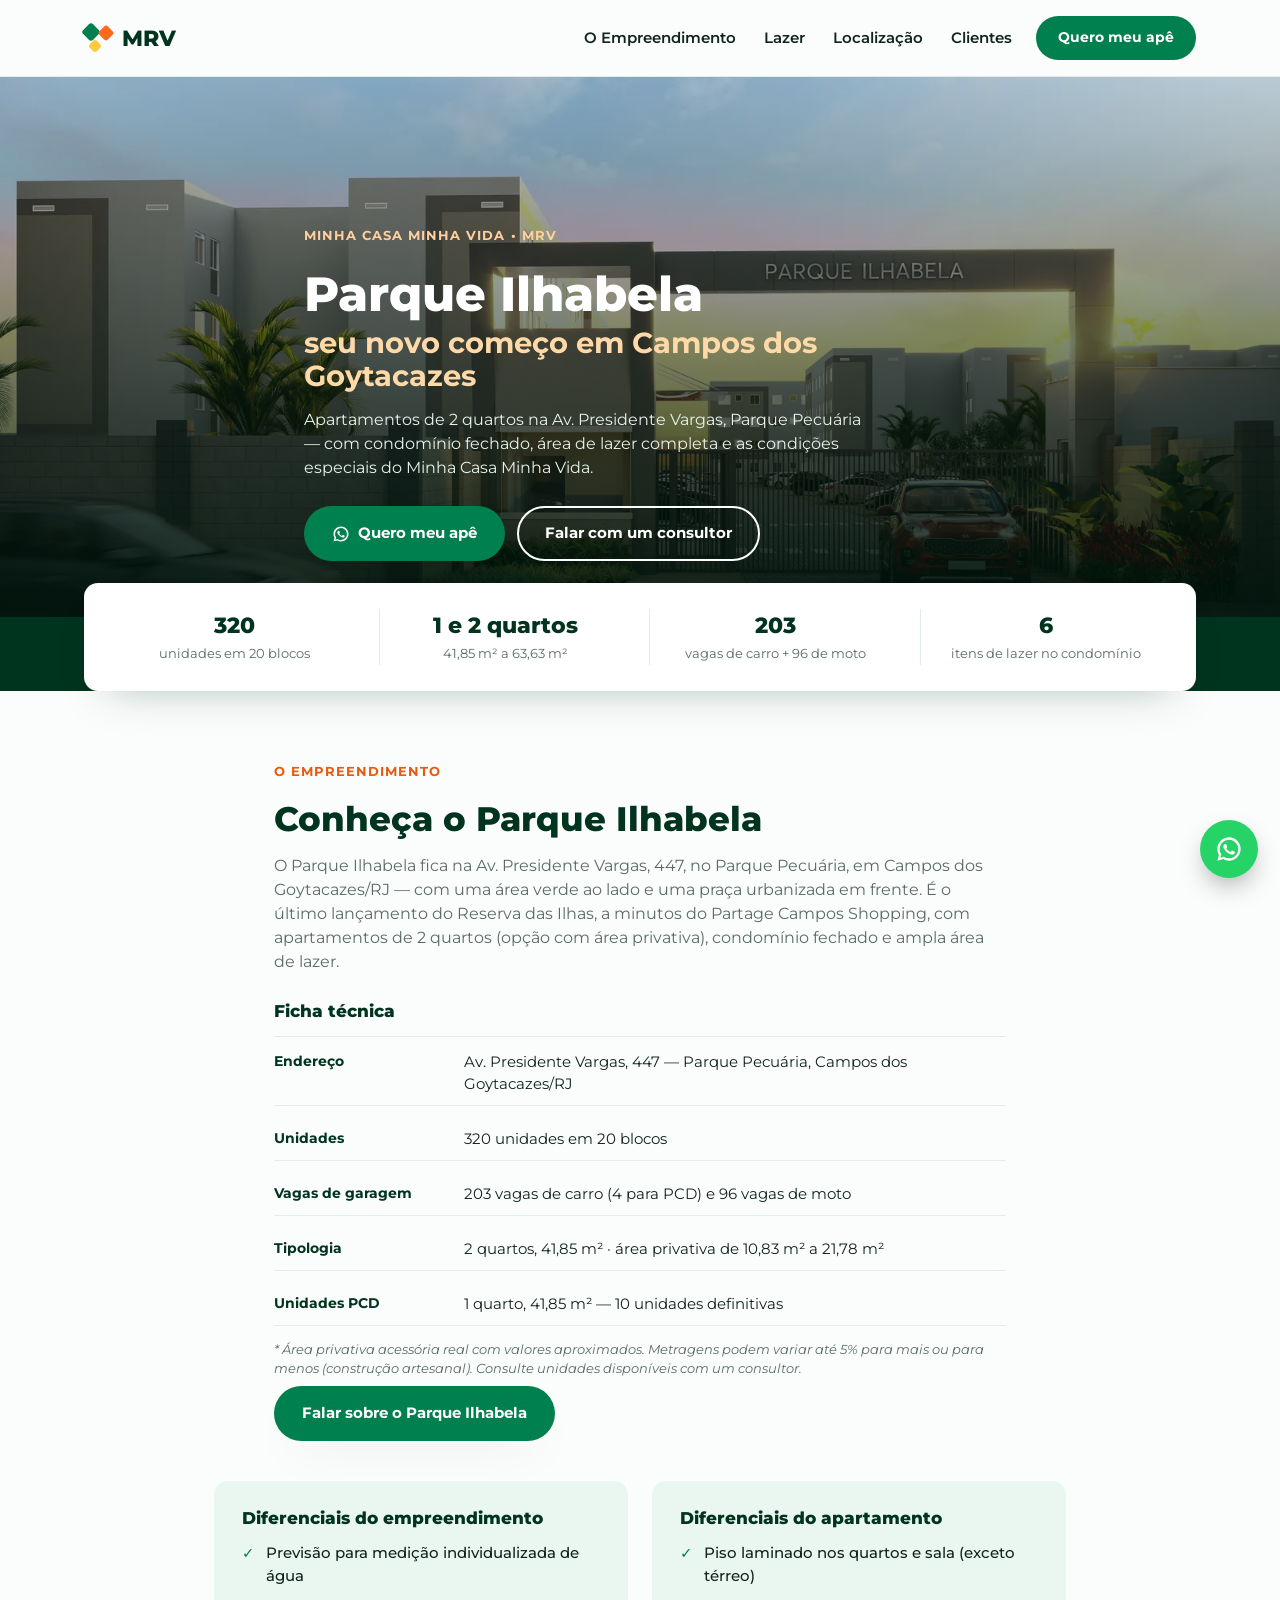
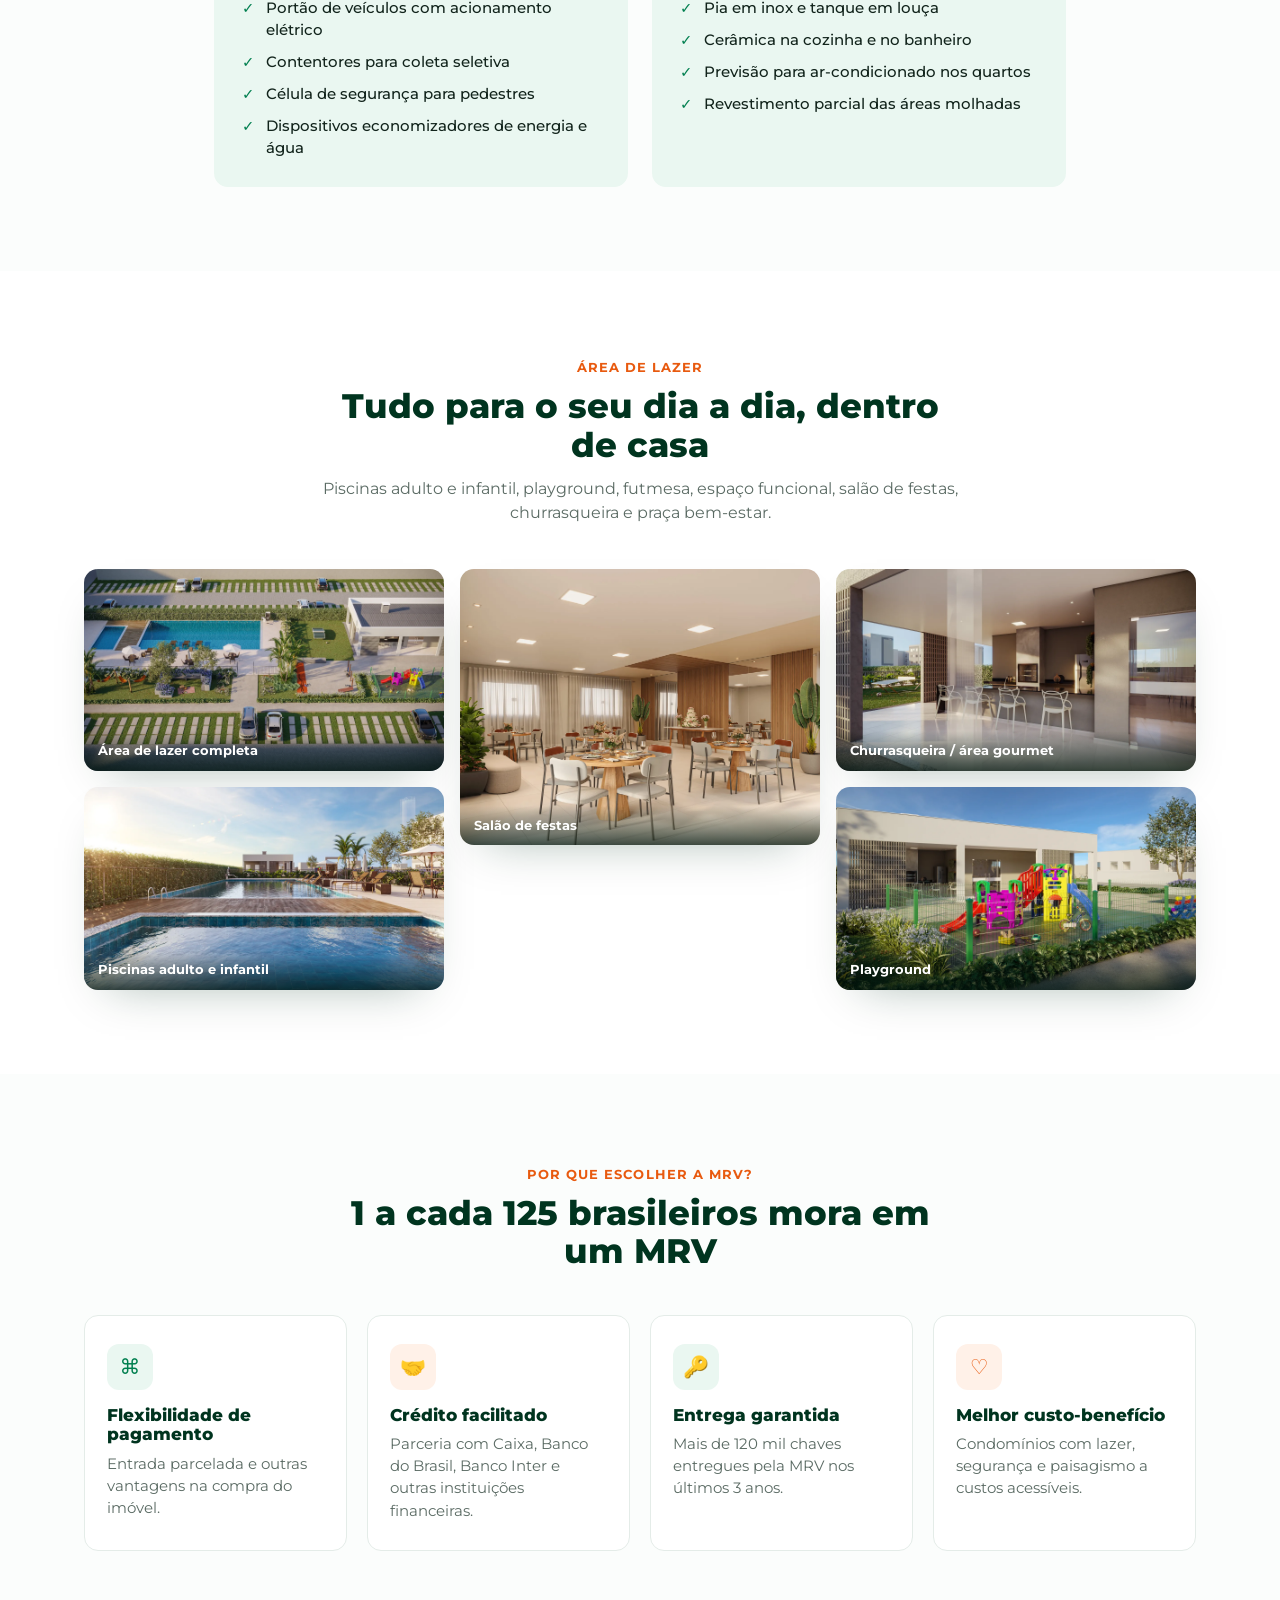
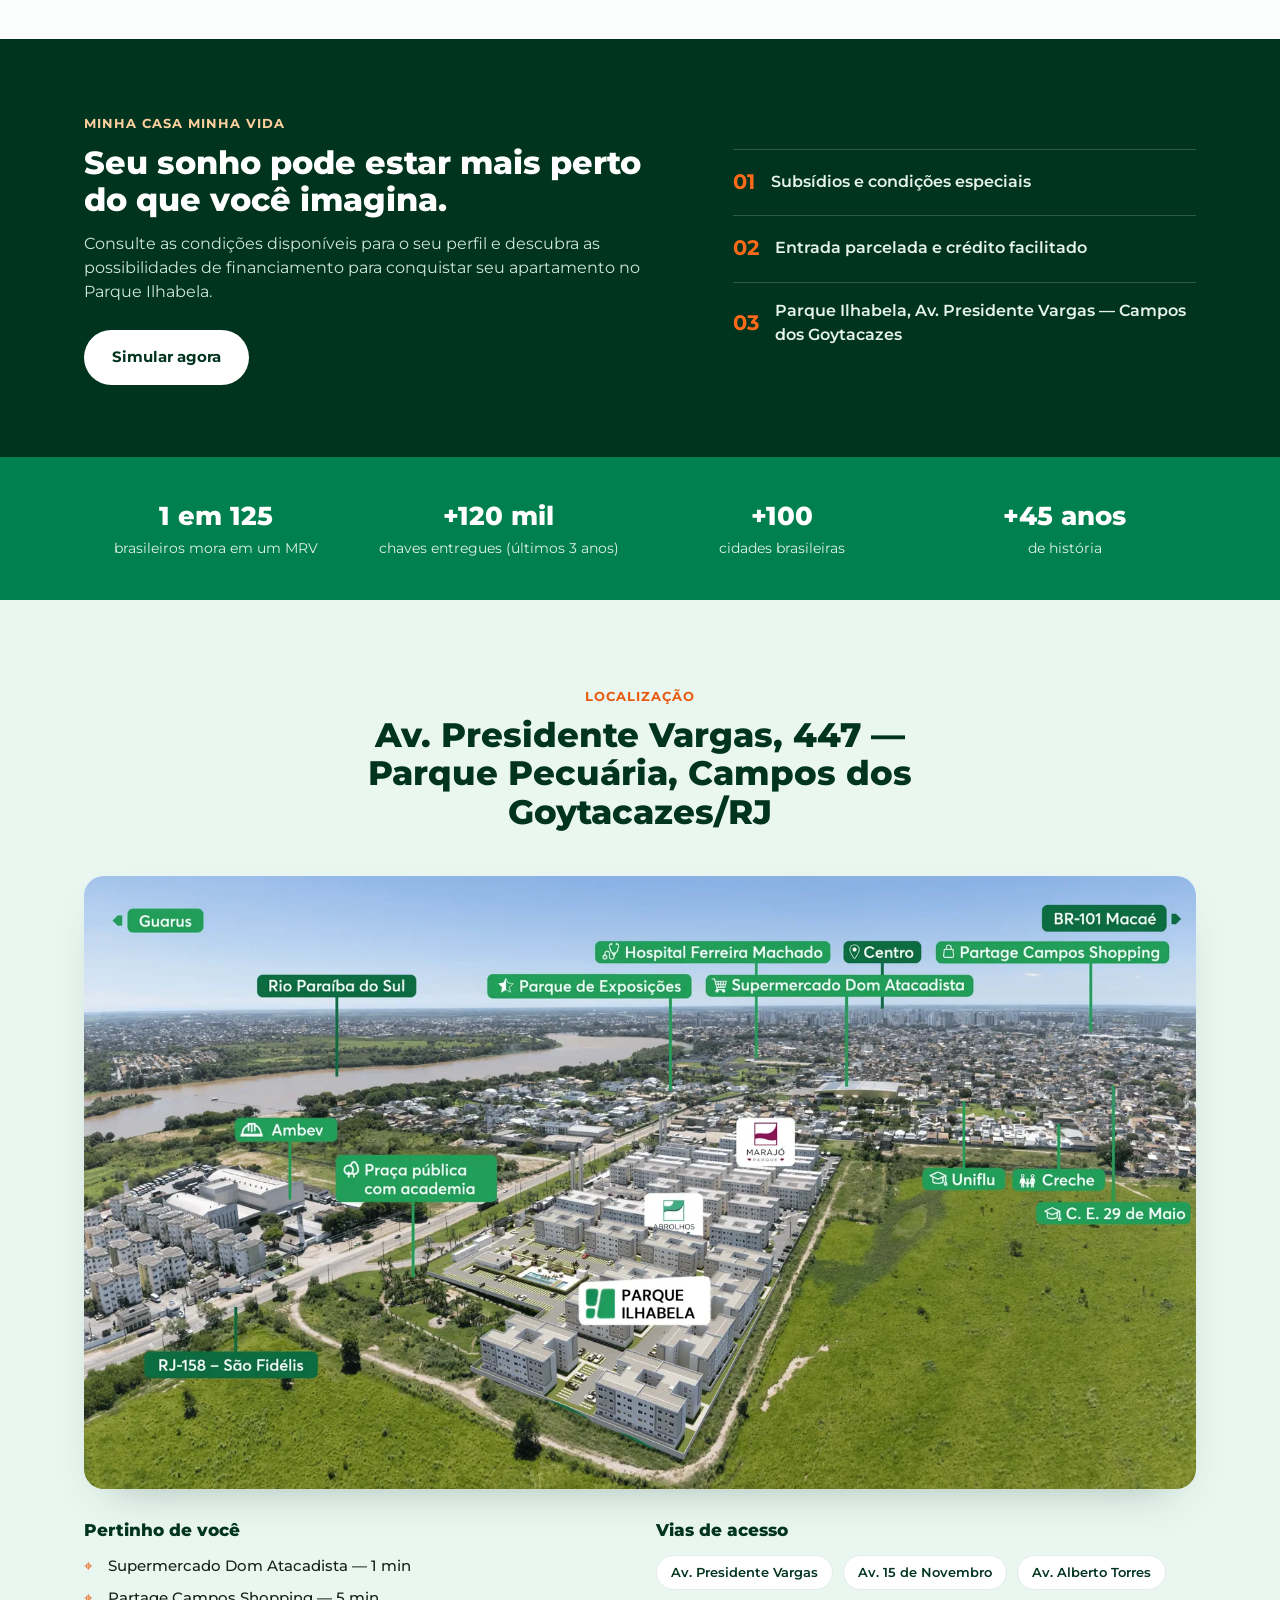
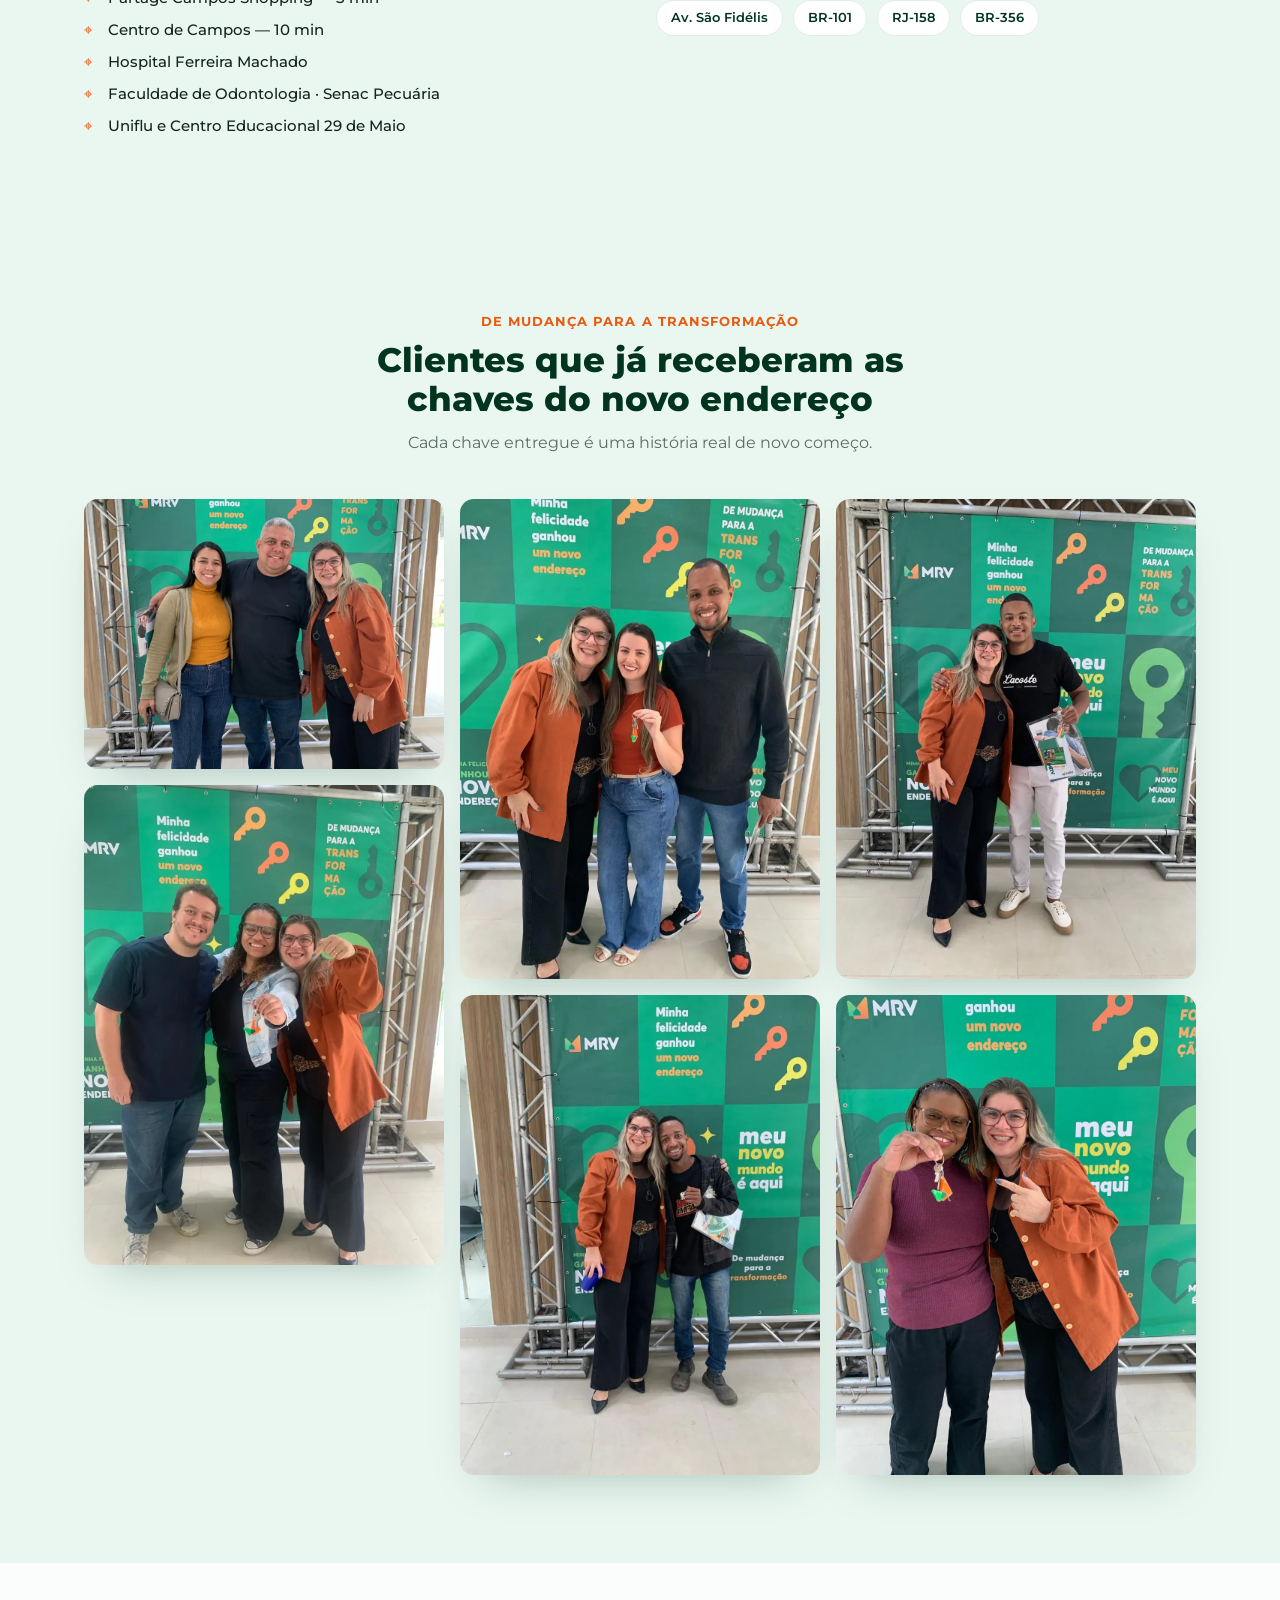
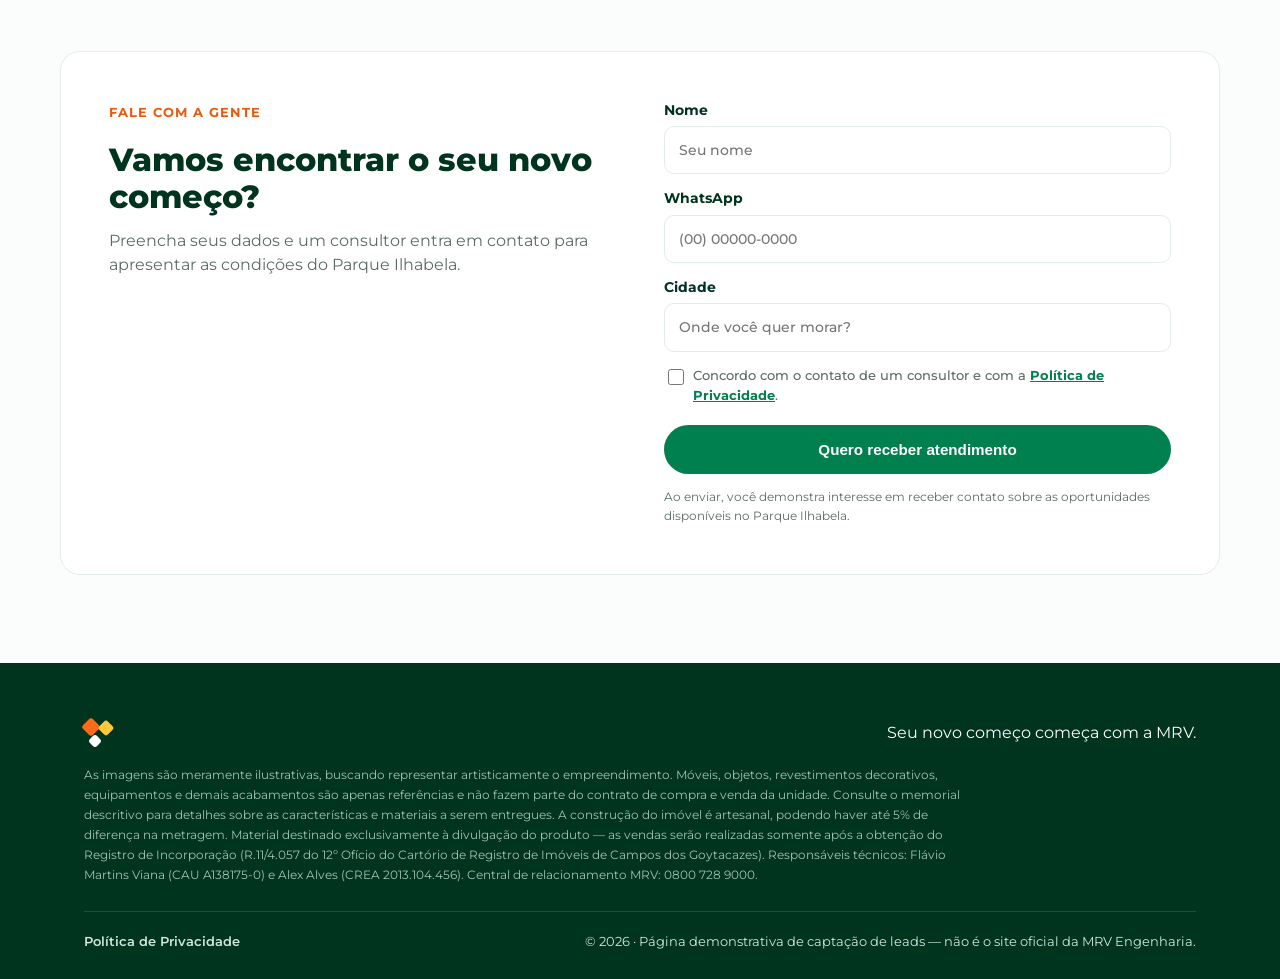
==== commit 1b87d9fb: "Update index.html" ====
--- a/index.html
+++ b/index.html
@@ -75,7 +75,7 @@
       <div class="hero-facts container">
         <div class="hero-facts-card">
           <div><strong>320</strong><span>unidades em 20 blocos</span></div>
-          <div><strong>1 e 2 quartos</strong><span>41,85 m² a 83,42 m²</span></div>
+          <div><strong>1 e 2 quartos</strong><span>41,85 m² a 63,63 m²</span></div>
           <div><strong>203</strong><span>vagas de carro + 96 de moto</span></div>
           <div><strong>6</strong><span>itens de lazer no condomínio</span></div>
         </div>
